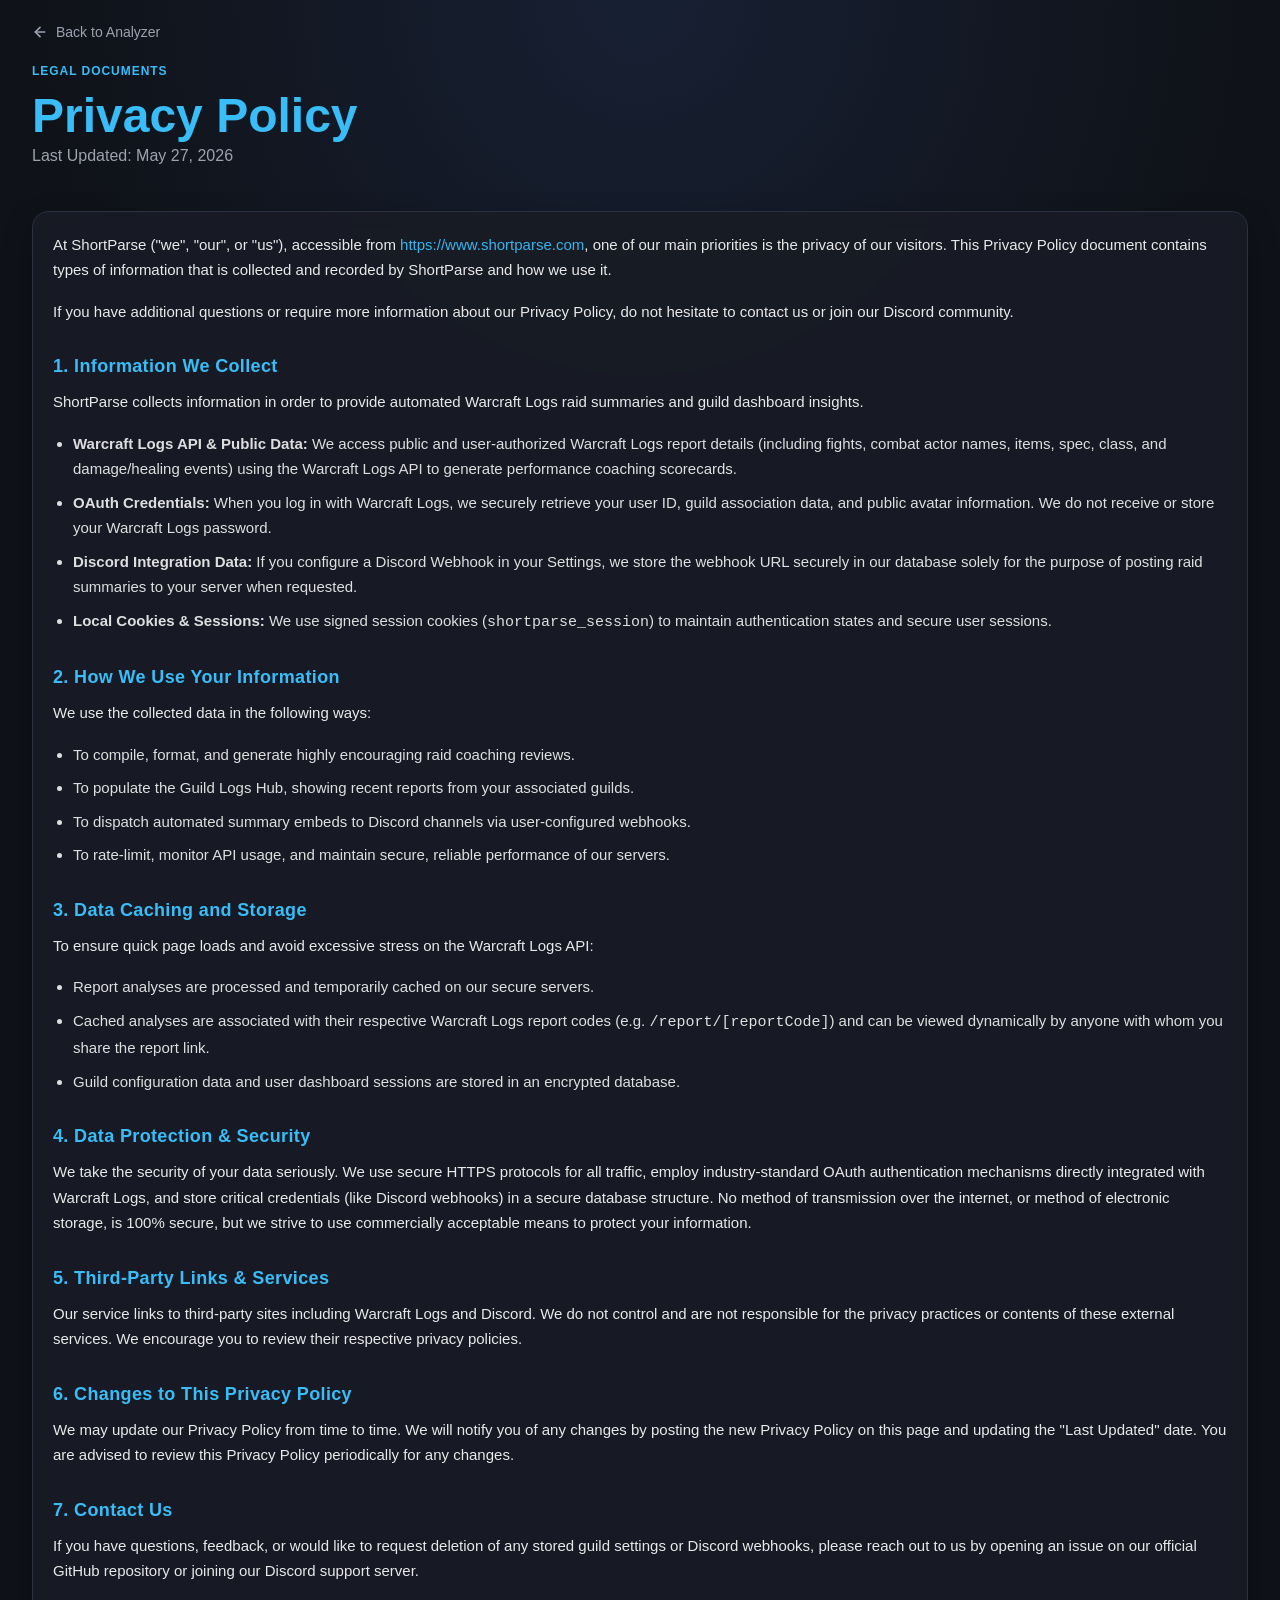
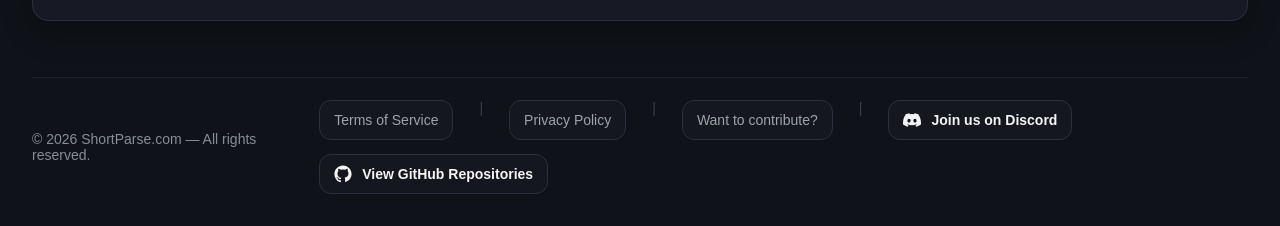
==== privacy/index.html @ add95619 "refactor(legal): move legal pages to directories to support pretty url routing" ====
<!DOCTYPE html>
<html lang="en">

<head>
  <meta charset="UTF-8" />
  <title>Privacy Policy - ShortParse</title>
  <meta name="viewport" content="width=device-width, initial-scale=1.0" />
  <meta name="theme-color" content="#0f172a" />
  <link rel="apple-touch-icon" sizes="180x180" href="/images/apple-touch-icon.png">
  <link rel="icon" type="image/png" sizes="32x32" href="/images/favicon-32x32.png">
  <link rel="icon" type="image/png" sizes="16x16" href="/images/favicon-16x16.png">
  <link rel="manifest" href="/images/site.webmanifest">
  <link rel="shortcut icon" href="/images/favicon.ico">
  <link rel="stylesheet" href="/css/styles.css" />
  <style>
    .legal-content h3 {
      color: var(--blue);
      margin-top: 32px;
      margin-bottom: 12px;
      font-size: 18px;
      font-weight: 600;
      letter-spacing: 0.02em;
    }
    .legal-content p {
      color: var(--text);
      line-height: 1.7;
      margin-bottom: 16px;
      font-size: 15px;
      opacity: 0.95;
    }
    .legal-content ul {
      margin-bottom: 20px;
      padding-left: 20px;
    }
    .legal-content li {
      color: var(--text);
      line-height: 1.7;
      margin-bottom: 8px;
      font-size: 15px;
      opacity: 0.9;
    }
    .back-home {
      display: inline-flex;
      align-items: center;
      gap: 8px;
      color: var(--muted);
      text-decoration: none;
      font-weight: 500;
      transition: color 0.2s ease;
      margin-bottom: 24px;
      font-size: 14px;
    }
    .back-home:hover {
      color: var(--blue);
    }
    .back-home svg {
      transition: transform 0.2s ease;
    }
    .back-home:hover svg {
      transform: translateX(-4px);
    }
  </style>
</head>

<body>
  <main class="container">
    <a href="/" class="back-home">
      <svg style="width: 16px; height: 16px; transform: rotate(180deg);" viewBox="0 0 24 24" fill="none" stroke="currentColor" stroke-width="2.5" stroke-linecap="round" stroke-linejoin="round">
        <line x1="5" y1="12" x2="19" y2="12"></line>
        <polyline points="12 5 19 12 12 19"></polyline>
      </svg>
      Back to Analyzer
    </a>

    <header class="hero app-header">
      <div>
        <p class="eyebrow">Legal Documents</p>
        <div class="title-row">
          <h1>Privacy Policy</h1>
        </div>
        <p class="subtitle">Last Updated: May 27, 2026</p>
      </div>
    </header>

    <section class="card">
      <div class="legal-content">
        <p>
          At ShortParse ("we", "our", or "us"), accessible from <a href="https://www.shortparse.com" style="color: var(--blue); text-decoration: none;">https://www.shortparse.com</a>, one of our main priorities is the privacy of our visitors. This Privacy Policy document contains types of information that is collected and recorded by ShortParse and how we use it.
        </p>
        <p>
          If you have additional questions or require more information about our Privacy Policy, do not hesitate to contact us or join our Discord community.
        </p>

        <h3>1. Information We Collect</h3>
        <p>
          ShortParse collects information in order to provide automated Warcraft Logs raid summaries and guild dashboard insights.
        </p>
        <ul>
          <li><strong>Warcraft Logs API & Public Data:</strong> We access public and user-authorized Warcraft Logs report details (including fights, combat actor names, items, spec, class, and damage/healing events) using the Warcraft Logs API to generate performance coaching scorecards.</li>
          <li><strong>OAuth Credentials:</strong> When you log in with Warcraft Logs, we securely retrieve your user ID, guild association data, and public avatar information. We do not receive or store your Warcraft Logs password.</li>
          <li><strong>Discord Integration Data:</strong> If you configure a Discord Webhook in your Settings, we store the webhook URL securely in our database solely for the purpose of posting raid summaries to your server when requested.</li>
          <li><strong>Local Cookies & Sessions:</strong> We use signed session cookies (<code>shortparse_session</code>) to maintain authentication states and secure user sessions.</li>
        </ul>

        <h3>2. How We Use Your Information</h3>
        <p>
          We use the collected data in the following ways:
        </p>
        <ul>
          <li>To compile, format, and generate highly encouraging raid coaching reviews.</li>
          <li>To populate the Guild Logs Hub, showing recent reports from your associated guilds.</li>
          <li>To dispatch automated summary embeds to Discord channels via user-configured webhooks.</li>
          <li>To rate-limit, monitor API usage, and maintain secure, reliable performance of our servers.</li>
        </ul>

        <h3>3. Data Caching and Storage</h3>
        <p>
          To ensure quick page loads and avoid excessive stress on the Warcraft Logs API:
        </p>
        <ul>
          <li>Report analyses are processed and temporarily cached on our secure servers.</li>
          <li>Cached analyses are associated with their respective Warcraft Logs report codes (e.g. <code>/report/[reportCode]</code>) and can be viewed dynamically by anyone with whom you share the report link.</li>
          <li>Guild configuration data and user dashboard sessions are stored in an encrypted database.</li>
        </ul>

        <h3>4. Data Protection & Security</h3>
        <p>
          We take the security of your data seriously. We use secure HTTPS protocols for all traffic, employ industry-standard OAuth authentication mechanisms directly integrated with Warcraft Logs, and store critical credentials (like Discord webhooks) in a secure database structure. No method of transmission over the internet, or method of electronic storage, is 100% secure, but we strive to use commercially acceptable means to protect your information.
        </p>

        <h3>5. Third-Party Links & Services</h3>
        <p>
          Our service links to third-party sites including Warcraft Logs and Discord. We do not control and are not responsible for the privacy practices or contents of these external services. We encourage you to review their respective privacy policies.
        </p>

        <h3>6. Changes to This Privacy Policy</h3>
        <p>
          We may update our Privacy Policy from time to time. We will notify you of any changes by posting the new Privacy Policy on this page and updating the "Last Updated" date. You are advised to review this Privacy Policy periodically for any changes.
        </p>

        <h3>7. Contact Us</h3>
        <p>
          If you have questions, feedback, or would like to request deletion of any stored guild settings or Discord webhooks, please reach out to us by opening an issue on our official GitHub repository or joining our Discord support server.
        </p>
      </div>
    </section>
  </main>

  <footer class="site-footer">
    <div class="footer-left"> © 2026 ShortParse.com — All rights reserved. </div>
    <div class="footer-links">
      <a class="footer-link" href="/terms" style="margin-right: 12px; font-weight: 500; color: var(--muted); transition: color 0.2s ease;">Terms of Service</a>
      <span style="opacity: 0.3; margin-right: 12px; color: var(--muted);">|</span>
      <a class="footer-link" href="/privacy" style="margin-right: 12px; font-weight: 500; color: var(--muted); transition: color 0.2s ease;">Privacy Policy</a>
      <span style="opacity: 0.3; margin-right: 12px; color: var(--muted);">|</span>
      <a class="footer-link builder-link" href="/builder" style="margin-right: 12px; font-weight: 500; color: var(--muted); transition: color 0.2s ease;">Want to contribute?</a>
      <span style="opacity: 0.3; margin-right: 12px; color: var(--muted);">|</span>
      <a class="footer-link discord" href="https://discord.gg/G4nzqZsNDh" target="_blank" rel="noopener noreferrer">
        <span class="footer-icon">
          <svg viewBox="0 0 127.14 96.36" fill="currentColor" aria-hidden="true">
            <path
              d="M107.7,8.07A105.15,105.15,0,0,0,81.47,0a72.06,72.06,0,0,0-3.36,6.83A97.68,97.68,0,0,0,49,6.83,72.37,72.37,0,0,0,45.64,0,105.89,105.89,0,0,0,19.39,8.09C2.79,32.65-1.71,56.6.54,80.21h0A105.73,105.73,0,0,0,32.71,96.36a77.7,77.7,0,0,0,6.89-11.2,68.42,68.42,0,0,1-10.84-5.18c.91-.66,1.8-1.34,2.66-2a75.57,75.57,0,0,0,64.32,0c.87.71,1.76,1.39,2.66,2a68.68,68.68,0,0,1-10.86,5.19,77,77,0,0,0,6.89,11.19A105.25,105.25,0,0,0,126.6,80.22h0C129.24,52.84,122.09,29.11,107.7,8.07ZM42.45,65.69C36.18,65.69,31,59.93,31,52.84S36.06,40,42.45,40s11.58,5.81,11.47,12.87S48.84,65.69,42.45,65.69Zm42.24,0c-6.27,0-11.47-5.76-11.47-12.85S78.3,40,84.69,40s11.58,5.81,11.47,12.87S91.08,65.69,84.69,65.69Z" />
          </svg>
        </span>
        <span>Join us on Discord</span>
      </a>
      <a class="footer-link github" href="https://github.com/orgs/ShortParse/repositories" target="_blank"
        rel="noopener noreferrer">
        <span class="footer-icon">
          <svg viewBox="0 0 24 24" fill="currentColor" aria-hidden="true">
            <path
              d="M12 .5C5.65.5.5 5.65.5 12a11.5 11.5 0 0 0 7.86 10.92c.58.1.79-.25.79-.56v-2.17c-3.2.69-3.88-1.54-3.88-1.54a3.05 3.05 0 0 0-1.28-1.68c-1.04-.71.08-.69.08-.69a2.41 2.41 0 0 1 1.76 1.18 2.45 2.45 0 0 0 3.35.95 2.44 2.44 0 0 1 .73-1.53c-2.55-.29-5.23-1.28-5.23-5.71A4.47 4.47 0 0 1 5.87 8a4.15 4.15 0 0 1 .11-2.94s.96-.31 3.14 1.2a10.86 10.86 0 0 1 5.72 0c2.18-1.51 3.14-1.2 3.14-1.2a4.15 4.15 0 0 1 .11 2.94 4.47 4.47 0 0 1 1.18 3.11c0 4.44-2.69 5.41-5.25 5.69a2.73 2.73 0 0 1 .78 2.11v3.13c0 .31.21.67.8.56A11.5 11.5 0 0 0 23.5 12C23.5 5.65 18.35.5 12 .5Z" />
          </svg>
        </span>
        <span>View GitHub Repositories</span>
      </a>
    </div>
  </footer>
</body>

</html>
---- css/styles.css ----
:root {
	--bg: #0f1218;
	--bg-top: #172033;

	--panel: rgba(24, 28, 37, 0.96);
	--panel-2: #10141d;

	--border: #2a3040;

	--text: #f4f4f5;
	--muted: #9ca3af;

	--blue: #38bdf8;
	--blue-hover: #67d0fa;

	--yellow: #facc15;
	--orange: #fb923c;
	--green: #4ade80;
	--red: #fb7185;

	--shadow:
		0 12px 30px rgba(0, 0, 0, 0.25);

	--radius: 16px;
}

.app-header {
	display: flex;
	justify-content: space-between;
	align-items: flex-start;
	gap: 24px;
}

.header-actions {
	display: flex;
	gap: 12px;
	align-items: center;
	margin-top: 0;
}

.header-actions button {
	padding: 9px 15px;
	font-size: 12.5px;
	border-radius: 8px;
}

.tab-bar {
	display: flex;
	flex-wrap: wrap;
	gap: 10px;
	margin-bottom: 20px;
	border-bottom: 1px solid var(--border);
	padding-bottom: 14px;
}

.tab-button {
	background: #111722;
	color: var(--muted);
	border: 1px solid var(--border);
	padding: 10px 14px;
}

.tab-button:hover {
	color: var(--text);
	border-color: var(--blue);
	background: #162235;
}

.tab-button.active {
	background: var(--blue);
	color: #081018;
	border-color: var(--blue);
}

.tab-panel-title {
	margin-bottom: 6px;
}

.tab-panel-description {
	color: var(--muted);
	margin-bottom: 18px;
}

@media (max-width: 900px) {
	.app-header {
		flex-direction: column;
	}

	.header-actions {
		margin-top: 0;
		width: 100%;
		flex-direction: column;
	}

	.header-actions button {
		width: 100%;
	}
}

/* =========================
   BETA TAG
========================= */
.beta-badge {
	display: inline-flex;
	align-items: center;

	padding: 4px 10px;

	border: 1px solid rgba(56, 189, 248, 0.35);

	border-radius: 999px;

	background: rgba(56, 189, 248, 0.08);

	color: var(--blue);

	font-size: 12px;
	font-weight: 800;
	letter-spacing: 0.08em;

	text-transform: uppercase;

	vertical-align: middle;
}

.title-row {
	display: flex;
	align-items: center;
	gap: 14px;
	flex-wrap: wrap;
}

.title-row h1 {
	margin-bottom: 0;
}

/* =========================
   Base
========================= */

* {
	box-sizing: border-box;
}

html {
	scroll-behavior: smooth;
}

body {
	margin: 0;

	min-height: 100vh;

	background:
		radial-gradient(
			circle at top,
			var(--bg-top) 0%,
			var(--bg) 55%
		);

	background-color: var(--bg);

	background-attachment: fixed;

	color: var(--text);

	font-family:
		Inter,
		Arial,
		sans-serif;

	padding: 40px;
}

.container {
	width: 100%;
	max-width: 1400px;
	margin: auto;
}

/* =========================
   Typography
========================= */

h1,
h2,
h3,
h4,
p {
	margin-top: 0;
}

h1 {
	font-size: 48px;
	margin-bottom: 8px;
	color: var(--blue);
}

h2 {
	font-size: 24px;
	margin-bottom: 6px;
}

.subtitle {
	color: var(--muted);
	max-width: 800px;
	line-height: 1.6;
}

.eyebrow {
	color: var(--blue);
	text-transform: uppercase;
	letter-spacing: 0.08em;
	font-size: 12px;
	font-weight: 700;
	margin-bottom: 10px;
}

.section-description {
	color: var(--muted);
	margin-bottom: 0;
	line-height: 1.5;
}

.status {
	color: var(--yellow);
	font-weight: bold;
	font-size: 15px;
}

/* =========================
   Hero
========================= */

.hero {
	margin-bottom: 26px;
}

/* =========================
   Cards
========================= */

.card {
	background: var(--panel);

	border: 1px solid var(--border);

	border-radius: var(--radius);

	padding: 24px;

	margin-bottom: 20px;

	box-shadow: var(--shadow);

	backdrop-filter: blur(8px);
}

.section-header {
	display: flex;
	justify-content: space-between;
	align-items: flex-start;
	gap: 16px;

	margin-bottom: 18px;
}

/* =========================
   Inputs
========================= */

.input-row {
	display: flex;
	gap: 14px;
}

input {
	width: 100%;

	padding: 15px;

	border-radius: 12px;

	border: 1px solid #3b4255;

	background: #0b0f17;

	color: white;

	font-size: 16px;

	outline: none;

	transition:
		border-color 0.15s ease,
		box-shadow 0.15s ease;
}

input:focus {
	border-color: var(--blue);

	box-shadow:
		0 0 0 3px rgba(56, 189, 248, 0.15);
}

button {
	border: 0;

	border-radius: 12px;

	background: var(--blue);

	color: #081018;

	padding: 14px 22px;

	font-weight: 700;

	cursor: pointer;

	transition:
		transform 0.12s ease,
		background 0.12s ease;
}

button:hover {
	background: var(--blue-hover);
	transform: translateY(-1px);
}

button:disabled {
	opacity: 0.55;
	cursor: not-allowed;
	transform: none;
}

/* =========================
   Boss Tiles
========================= */

.encounter-nav-wrapper {
	display: flex;
	align-items: center;
	gap: 12px;
}

.encounter-nav {
	display: flex;
	align-items: center;
	gap: 12px;

	flex: 1;

	overflow-x: auto;
	overflow-y: hidden;

	scrollbar-width: none;

	white-space: nowrap;
}

.encounter-nav::-webkit-scrollbar {
	display: none;
}

.encounter-nav-button {
	flex: 0 0 auto;

	min-width: 184px;
	height: 58px;

	padding: 8px 18px;

	display: flex;
	flex-direction: column;
	align-items: center;
	justify-content: center;
	gap: 3px;

	background: var(--panel-2);

	border: 1px solid var(--border);

	border-radius: 12px;

	color: var(--text);

	white-space: nowrap;

	transition:
		border-color 0.12s ease,
		background 0.12s ease,
		box-shadow 0.12s ease,
		transform 0.12s ease;
}

.encounter-nav-button:hover {
	border-color: var(--blue);
	box-shadow: 0 0 12px rgba(56, 189, 248, 0.15);
	transform: translateY(-1px);
}

.encounter-nav-button.active {
	border-color: var(--blue);
	background: #162235;
	box-shadow: 0 0 14px rgba(56, 189, 248, 0.18);
}

.encounter-nav-name {
	font-size: 15px;
	font-weight: 800;
	line-height: 1.1;
}

.encounter-nav-button.active .encounter-nav-name {
	color: var(--blue);
}

.encounter-nav-meta {
	display: flex;
	align-items: center;
	gap: 5px;

	font-size: 10px;
	font-weight: 800;
	line-height: 1;

	text-transform: none;
}

.encounter-meta-divider {
	color: var(--muted);
	opacity: 0.65;
}

.encounter-difficulty {
	color: var(--muted);
}

.encounter-result.kill {
	color: var(--green);
}

.encounter-result.wipe {
	color: var(--red);
}

.encounter-scroll-button {
	flex: 0 0 auto;

	width: 48px;
	height: 48px;

	padding: 0;

	display: flex;
	align-items: center;
	justify-content: center;

	font-size: 20px;
	font-weight: 700;
}

.encounter-scroll-hint {
	margin-top: 12px;

	text-align: center;

	color: var(--muted);

	font-size: 13px;
}

/* =========================
   Summary Grid
========================= */

.stat-grid {
	display: grid;

	grid-template-columns:
		repeat(auto-fit, minmax(170px, 1fr));

	gap: 10px;
}

.stat {
	background: var(--panel-2);

	border: 1px solid var(--border);

	border-radius: 12px;

	padding: 10px 12px;
}

.stat-label {
	color: var(--muted);

	font-size: 11px;

	text-transform: uppercase;

	letter-spacing: 0.05em;

	margin-bottom: 4px;
}

.stat-value {
	font-size: 15px;
	font-weight: 700;
	line-height: 1.3;
	word-break: break-word;
}

/* =========================
   Tables
========================= */

.table-wrapper {
	overflow-x: auto;
}

table {
	width: 100%;
	border-collapse: collapse;
}

th,
td {
	padding: 12px 14px;
	text-align: left;
	border-bottom: 1px solid var(--border);
}

th {
	color: var(--muted);

	background: #111722;

	font-size: 12px;

	text-transform: uppercase;

	letter-spacing: 0.04em;
}

tbody tr:hover td {
	background: #151b27;
}

/* =========================
   Pills / Grades
========================= */

.pill {
	display: inline-flex;
	align-items: center;

	padding: 5px 10px;

	border-radius: 999px;

	font-size: 12px;
	font-weight: 700;

	background: #222838;

	border: 1px solid var(--border);
}

.grade-A {
	color: var(--green);
}

.grade-B {
	color: #bef264;
}

.grade-C {
	color: var(--yellow);
}

.grade-D {
	color: var(--orange);
}

.grade-F {
	color: var(--red);
}

/* =========================
   Severity
========================= */

.severity-Critical {
	color: var(--red);
	font-weight: 700;
}

.severity-Major {
	color: var(--orange);
	font-weight: 700;
}

.severity-Warning {
	color: var(--yellow);
	font-weight: 700;
}

/* =========================
   Player Names
========================= */

.player-name {
	font-weight: 700;
}

/* =========================
   Benchmark Comparisons
========================= */

.compare-link {
	color: var(--blue);

	font-weight: 700;

	text-decoration: none;

	transition:
		color 0.12s ease,
		opacity 0.12s ease;
}

.compare-link:hover {
	color: var(--blue-hover);

	text-decoration: underline;
}

.benchmark-value {
	font-weight: 700;

	font-size: 15px;
}

.benchmark-muted {
	color: var(--muted);

	font-size: 13px;

	margin-top: 4px;
}

.benchmark-block {
	display: flex;
	flex-direction: column;
	gap: 4px;
}

.benchmark-block a {
	width: fit-content;
}

#benchmarksTable td {
	vertical-align: top;
}

.benchmark-grade {
	gap: 2px;
}

.benchmark-asterisk {
	color: var(--blue);
	font-weight: 900;
	margin-left: 2px;
}

.benchmark-disclaimer {
	color: var(--muted);
	font-size: 13px;
	line-height: 1.5;
	margin-top: 14px;
	margin-bottom: 0;
}

/* =========================
   Raw Debug
========================= */

pre {
	margin: 0;

	white-space: pre-wrap;

	overflow-x: auto;

	background: #0b0e13;

	border-radius: 12px;

	padding: 16px;

	line-height: 1.5;
}

/* =========================
   Utility
========================= */

.hidden {
	display: none !important;
}

/* =========================
   Responsive
========================= */

@media (max-width: 900px) {
	body {
		padding: 20px;
	}

	.input-row {
		flex-direction: column;
	}

	button {
		width: 100%;
	}

	h1 {
		font-size: 38px;
	}
}

@media (max-width: 600px) {
	.card {
		padding: 18px;
	}

	.stat-grid {
		grid-template-columns: 1fr;
	}
}

/* =========================
   Mechanics Expandable Rows
========================= */

.mechanic-name-button {
	background: none;
	border: none;
	color: var(--text);
	font: inherit;
	font-weight: 700;
	padding: 0;
	cursor: pointer;
	text-align: left;
	width: 100%;
}

.mechanic-name-button:hover {
	color: var(--blue);
	transform: none;
	background: none;
}

.mechanic-expanded-row td {
	background: #101722;
	padding: 0;
	border-bottom: 1px solid var(--border);
}

.mechanic-expanded-content {
	padding: 18px;
}

.mechanic-expanded-title {
	font-size: 14px;
	font-weight: 700;
	margin-bottom: 12px;
	color: var(--blue);
}

.mechanic-player-table {
	width: 100%;
	border-collapse: collapse;
}

.mechanic-player-table th,
.mechanic-player-table td {
	padding: 8px 10px;
	border-bottom: 1px solid #1f2937;
}

.mechanic-player-table th {
	font-size: 11px;
	color: var(--muted);
	text-transform: uppercase;
	letter-spacing: 0.05em;
	background: #0f172a;
}

/* =========================
   Analysis Console
========================= */

.analysis-status-row {
	display: flex;
	justify-content: space-between;
	align-items: center;
	gap: 16px;
	margin-bottom: 14px;
}

.analysis-status-label {
	color: var(--muted);
	font-size: 12px;
	text-transform: uppercase;
	letter-spacing: 0.05em;
	margin-bottom: 4px;
}

.analysis-current-step {
	display: flex;
	align-items: center;
	gap: 10px;
	flex-wrap: wrap;
}

.analysis-fight-badge {
	display: inline-flex;
	align-items: center;

	padding: 4px 10px;

	border-radius: 999px;

	font-size: 12px;
	font-weight: 700;

	background: rgba(56, 189, 248, 0.12);

	color: var(--blue);

	border: 1px solid rgba(56, 189, 248, 0.25);
}

.analysis-progress-number {
	font-size: 22px;
	font-weight: 800;
	color: var(--blue);
}

.analysis-progress-bar {
	width: 100%;
	height: 12px;
	background: #0b0f17;
	border: 1px solid var(--border);
	border-radius: 999px;
	overflow: hidden;
	margin-bottom: 16px;
}

.analysis-progress-fill {
	height: 100%;
	background: linear-gradient(
		90deg,
		var(--blue),
		var(--green)
	);
	border-radius: 999px;
	transition: width 0.25s ease;
}

.analysis-console {
	height: 280px;
	overflow-y: auto;
	background: #070b12;
	border: 1px solid var(--border);
	border-radius: 14px;
	padding: 14px;
	font-family:
		Consolas,
		Monaco,
		"Courier New",
		monospace;
	font-size: 13px;
	line-height: 1.5;
}

.analysis-log-line {
	animation: logFadeIn 0.18s ease;
	display: flex;
	gap: 10px;
	padding: 3px 0;
	color: var(--text);
}

.analysis-log-time {
	color: var(--muted);
	flex: 0 0 auto;
}

.analysis-log-message {
	color: var(--text);
}

.analysis-log-success .analysis-log-message {
	color: var(--green);
}

.analysis-log-error .analysis-log-message {
	color: var(--red);
}

.analysis-log-warning .analysis-log-message {
	color: var(--yellow);
}

@keyframes logFadeIn {
	from {
		opacity: 0;
		transform: translateY(4px);
	}

	to {
		opacity: 1;
		transform: translateY(0);
	}
}

/* =========================
   Raid Coach
========================= */

.raid-coach-layout {
	display: flex;
	flex-direction: column;
	gap: 18px;
}

.raid-coach-card {
	background: var(--panel-2);

	border: 1px solid var(--border);

	border-radius: 14px;

	padding: 20px;
}

.raid-coach-overall {
	border-color: rgba(56, 189, 248, 0.25);

	background:
		linear-gradient(
			180deg,
			rgba(56, 189, 248, 0.06),
			rgba(16, 20, 29, 1)
		);
}

.raid-coach-title {
	font-size: 18px;
	font-weight: 800;
	margin-bottom: 14px;
	color: var(--blue);
}

.raid-coach-overall-text {
	line-height: 1.7;
	color: var(--text);
	font-size: 15px;
}

.raid-coach-list {
	margin: 0;
	padding-left: 20px;

	display: flex;
	flex-direction: column;
	gap: 10px;
}

.raid-coach-item {
	line-height: 1.6;
}

.raid-coach-priority {
	color: #fda4af;
}

.raid-coach-success {
	color: #86efac;
}

.raid-coach-warning {
	color: #fde68a;
}

.raid-coach-focus {
	color: #7dd3fc;
}

/* =========================
   Footer
========================= */

body {
	display: flex;
	flex-direction: column;
}

.container {
	flex: 1;
}

.site-footer {
	width: 100%;

	display: flex;
	justify-content: space-between;
	align-items: center;
	gap: 20px;

	margin-top: 40px;
	padding-top: 22px;
	padding-bottom: 10px;

	border-top: 1px solid rgba(255, 255, 255, 0.06);

	color: var(--muted);

	font-size: 14px;
}

.footer-left {
	opacity: 0.85;
}

.footer-links {
	display: flex;
	flex-wrap: wrap;
	gap: 14px;
}

.footer-link {
	display: inline-flex;
	align-items: center;
	gap: 10px;

	padding: 10px 14px;

	border-radius: 12px;

	text-decoration: none;

	font-weight: 700;

	transition:
		transform 0.12s ease,
		border-color 0.12s ease,
		background 0.12s ease,
		color 0.12s ease;

	border: 1px solid var(--border);

	background: rgba(255, 255, 255, 0.02);

	color: var(--text);
}

.footer-link:hover {
	transform: translateY(-2px);
}

.footer-link.discord:hover {
	border-color: #5865F2;
	background: rgba(88, 101, 242, 0.12);
	color: #c7d2fe;
}

.footer-link.github:hover {
	border-color: #ffffff33;
	background: rgba(255, 255, 255, 0.08);
	color: white;
}

.footer-icon {
	display: inline-flex;
	align-items: center;
	justify-content: center;

	width: 18px;
	height: 18px;

	overflow: hidden;
}

.footer-icon svg {
	width: 18px;
	height: 18px;

	min-width: 18px;
	min-height: 18px;

	display: block;
	flex-shrink: 0;
}

@media (max-width: 900px) {
	.site-footer {
		flex-direction: column;
		align-items: flex-start;
	}

	.footer-links {
		width: 100%;
		flex-direction: column;
	}

	.footer-link {
		width: 100%;
		justify-content: center;
	}
}

/* =========================
   Offline Banner
========================= */

.offline-banner {
	background:
		linear-gradient(
			180deg,
			rgba(251, 113, 133, 0.14),
			rgba(127, 29, 29, 0.12)
		);

	border: 1px solid rgba(251, 113, 133, 0.35);

	border-radius: 16px;

	padding: 20px;

	margin-bottom: 20px;

	box-shadow:
		0 10px 30px rgba(0, 0, 0, 0.25);
}

.offline-title {
	color: #fda4af;

	font-size: 22px;
	font-weight: 800;

	margin-bottom: 8px;
}

.offline-message {
	color: #fecdd3;

	line-height: 1.6;

	font-size: 15px;
}

/* =========================
   User Authentication
   ========================= */
.auth-container {
	display: flex;
	align-items: center;
	gap: 16px;
}

.login-button {
	display: inline-flex;
	align-items: center;
	gap: 10px;
	background: rgba(56, 189, 248, 0.08);
	border: 1px solid rgba(56, 189, 248, 0.25);
	color: var(--blue);
	padding: 10px 18px;
	border-radius: 12px;
	font-weight: 700;
	font-size: 14px;
	text-decoration: none;
	transition: all 0.2s ease;
}

.login-button:hover {
	background: var(--blue);
	color: #0f1218;
	border-color: var(--blue);
	transform: translateY(-1px);
	box-shadow: 0 4px 12px rgba(56, 189, 248, 0.2);
}

.user-profile-widget {
	display: flex;
	align-items: center;
	gap: 14px;
	background: rgba(255, 255, 255, 0.03);
	border: 1px solid var(--border);
	padding: 8px 14px 8px 16px;
	border-radius: 14px;
	backdrop-filter: blur(8px);
}

.user-avatar {
	width: 32px;
	height: 32px;
	background: var(--blue);
	color: #0f1218;
	border-radius: 50%;
	display: flex;
	align-items: center;
	justify-content: center;
	font-weight: 800;
	font-size: 14px;
	text-transform: uppercase;
}

.user-meta {
	display: flex;
	flex-direction: column;
}

.user-name {
	font-size: 14px;
	font-weight: 700;
	color: var(--text);
}

.user-tier {
	font-size: 10px;
	font-weight: 800;
	color: var(--yellow);
	text-transform: uppercase;
	letter-spacing: 0.05em;
	margin-top: 1px;
}

.user-tier.free {
	color: var(--muted);
}

.logout-button {
	background: transparent;
	border: 1px solid var(--border);
	color: var(--muted);
	padding: 8px 14px;
	border-radius: 10px;
	font-size: 12px;
	font-weight: 700;
	transition: all 0.15s ease;
}

.logout-button:hover {
	border-color: var(--red);
	color: var(--red);
	background: rgba(251, 113, 133, 0.05);
	transform: none;
}

.settings-button {
	background: transparent;
	border: 1px solid var(--border);
	color: var(--muted);
	padding: 8px 14px;
	border-radius: 10px;
	font-size: 12px;
	font-weight: 700;
	transition: all 0.15s ease;
	cursor: pointer;
}

.settings-button:hover {
	border-color: var(--blue);
	color: var(--blue);
	background: rgba(56, 189, 248, 0.05);
	transform: none;
}

.discord-post-btn {
	background: #5865F2;
	color: white !important;
}

.discord-post-btn:hover {
	background: #4752C4 !important;
}

.status-msg-success {
	color: var(--green);
}

.status-msg-error {
	color: var(--red);
}

.header-right-col {
	display: flex;
	flex-direction: column;
	align-items: flex-end;
	gap: 16px;
}

/* ==========================================================================
   Guild Dashboard & Reports Grid
   ========================================================================== */
.guild-tabs {
	display: flex;
	gap: 12px;
	margin-top: 18px;
	margin-bottom: 8px;
	flex-wrap: wrap;
	border-bottom: 1px solid var(--border);
	padding-bottom: 14px;
}

.guild-tab-button {
	background: rgba(255, 255, 255, 0.02);
	border: 1px solid var(--border);
	color: var(--muted);
	padding: 10px 18px;
	border-radius: 12px;
	font-weight: 700;
	font-size: 14px;
	cursor: pointer;
	transition: all 0.25s cubic-bezier(0.4, 0, 0.2, 1);
	display: flex;
	align-items: center;
	gap: 8px;
}

.guild-tab-button:hover {
	background: rgba(255, 255, 255, 0.05);
	color: var(--text);
	transform: translateY(-1px);
}

/* Alliance Faction Tab Styles (Faction ID 1) */
.guild-tab-button.alliance.active {
	background: rgba(0, 120, 255, 0.08);
	border-color: #0078ff;
	color: #0078ff;
	box-shadow: 0 0 16px rgba(0, 120, 255, 0.15);
}

/* Horde Faction Tab Styles (Faction ID 2) */
.guild-tab-button.horde.active {
	background: rgba(255, 56, 56, 0.08);
	border-color: #ff3838;
	color: #ff3838;
	box-shadow: 0 0 16px rgba(255, 56, 56, 0.15);
}

.guild-reports-grid {
	display: grid;
	grid-template-columns: repeat(auto-fill, minmax(280px, 1fr));
	gap: 18px;
	margin-top: 20px;
}

.guild-report-card {
	background: var(--panel-2);
	border: 1px solid var(--border);
	border-radius: 16px;
	padding: 20px;
	display: flex;
	flex-direction: column;
	justify-content: space-between;
	gap: 16px;
	transition: all 0.25s cubic-bezier(0.4, 0, 0.2, 1);
	backdrop-filter: blur(8px);
	position: relative;
	overflow: hidden;
}

.guild-report-card:hover {
	transform: translateY(-4px);
	border-color: rgba(255, 255, 255, 0.15);
	box-shadow: 0 12px 30px rgba(0, 0, 0, 0.35);
}

.guild-report-card::before {
	content: '';
	position: absolute;
	top: 0;
	left: 0;
	right: 0;
	height: 3px;
	background: linear-gradient(90deg, var(--blue), var(--green));
	opacity: 0;
	transition: opacity 0.25s ease;
}

.guild-report-card:hover::before {
	opacity: 1;
}

.guild-report-info {
	display: flex;
	flex-direction: column;
	gap: 8px;
}

.guild-report-title {
	font-size: 16px;
	font-weight: 800;
	color: var(--text);
	line-height: 1.4;
	margin: 0;
}

.guild-report-meta {
	font-size: 13px;
	color: var(--muted);
	display: flex;
	flex-direction: column;
	gap: 4px;
}

.guild-report-time, .guild-report-owner {
	display: flex;
	align-items: center;
	gap: 6px;
}

.guild-report-owner span {
	font-weight: 600;
	color: var(--text);
}

.guild-analyze-btn {
	width: 100%;
	display: inline-flex;
	align-items: center;
	justify-content: center;
	gap: 8px;
	background: rgba(255, 255, 255, 0.03);
	border: 1px solid var(--border);
	color: var(--text);
	padding: 10px 16px;
	border-radius: 12px;
	font-weight: 700;
	font-size: 13px;
	cursor: pointer;
	transition: all 0.2s ease;
}

.guild-report-card:hover .guild-analyze-btn {
	background: linear-gradient(135deg, var(--blue), var(--green));
	color: #0f1218;
	border-color: transparent;
	box-shadow: 0 4px 12px rgba(56, 189, 248, 0.2);
}

.guild-analyze-btn:hover {
	transform: scale(1.02);
}

/* Skeleton Loading Styles */
.guild-skeleton-card {
	background: rgba(255, 255, 255, 0.01);
	border: 1px solid var(--border);
	border-radius: 16px;
	padding: 20px;
	height: 180px;
	display: flex;
	flex-direction: column;
	justify-content: space-between;
}

.guild-skeleton-line {
	background: linear-gradient(90deg, #161b26 25%, #232a3b 50%, #161b26 75%);
	background-size: 200% 100%;
	animation: skeletonShimmer 1.5s infinite;
	border-radius: 4px;
}

.guild-skeleton-title {
	height: 20px;
	width: 80%;
}

.guild-skeleton-meta1 {
	height: 14px;
	width: 50%;
	margin-top: 8px;
}

.guild-skeleton-meta2 {
	height: 14px;
	width: 60%;
	margin-top: 4px;
}

.guild-skeleton-button {
	height: 38px;
	width: 100%;
	border-radius: 12px;
}

@keyframes skeletonShimmer {
	0% {
		background-position: 200% 0;
	}
	100% {
		background-position: -200% 0;
	}
}

.no-guilds-msg, .no-reports-msg {
	grid-column: 1 / -1;
	text-align: center;
	padding: 40px;
	color: var(--muted);
	font-size: 15px;
	background: rgba(255, 255, 255, 0.01);
	border: 1px dashed var(--border);
	border-radius: 16px;
}

/* ==========================================================================
   Player Coach Cards & Drawer
   ========================================================================== */
.player-name-btn {
	background: none;
	border: none;
	padding: 0;
	font-family: inherit;
	font-size: inherit;
	font-weight: 700;
	cursor: pointer;
	text-decoration: underline;
	text-underline-offset: 4px;
	text-decoration-style: dotted;
	transition: all 0.2s ease;
	display: inline-block;
}

.player-name-btn:hover {
	transform: scale(1.05);
	text-shadow: 0 0 8px currentColor;
}

.coach-drawer {
	position: fixed;
	top: 0;
	left: 0;
	right: 0;
	bottom: 0;
	z-index: 1000;
	display: flex;
	justify-content: flex-end;
	transition: visibility 0.3s ease;
}

.coach-drawer-overlay {
	position: absolute;
	top: 0;
	left: 0;
	right: 0;
	bottom: 0;
	background: rgba(8, 10, 16, 0.6);
	backdrop-filter: blur(12px);
	opacity: 0;
	transition: opacity 0.3s cubic-bezier(0.4, 0, 0.2, 1);
}

.coach-drawer.active .coach-drawer-overlay {
	opacity: 1;
}

.coach-drawer-content {
	position: relative;
	width: 100%;
	max-width: 460px;
	height: 100%;
	background: #0f1218;
	border-left: 1px solid var(--border);
	box-shadow: -10px 0 40px rgba(0, 0, 0, 0.6);
	display: flex;
	flex-direction: column;
	transform: translateX(100%);
	transition: transform 0.3s cubic-bezier(0.4, 0, 0.2, 1);
	z-index: 1001;
	overflow: hidden;
}

.coach-drawer.active .coach-drawer-content {
	transform: translateX(0);
}

.coach-drawer-header {
	padding: 24px;
	border-bottom: 1px solid var(--border);
	display: flex;
	justify-content: space-between;
	align-items: center;
	background: rgba(255, 255, 255, 0.01);
}

.coach-player-name {
	font-size: 26px;
	font-weight: 800;
	margin: 0;
	line-height: 1.2;
}

.coach-player-sub {
	font-size: 13px;
	color: var(--muted);
	font-weight: 600;
	margin-top: 4px;
}

.close-drawer-btn {
	background: rgba(255, 255, 255, 0.02);
	border: 1px solid var(--border);
	color: var(--text);
	width: 38px;
	height: 38px;
	border-radius: 12px;
	font-size: 24px;
	line-height: 1;
	cursor: pointer;
	display: flex;
	align-items: center;
	justify-content: center;
	transition: all 0.2s ease;
}

.close-drawer-btn:hover {
	background: rgba(255, 255, 255, 0.08);
	border-color: var(--red);
	color: var(--red);
	transform: rotate(90deg);
}

.coach-drawer-body {
	flex: 1;
	overflow-y: auto;
	padding: 24px;
	display: flex;
	flex-direction: column;
	gap: 28px;
}

/* Grade Card Circle */
.coach-grade-card {
	background: linear-gradient(135deg, rgba(255, 255, 255, 0.02) 0%, rgba(255, 255, 255, 0.01) 100%);
	border: 1px solid var(--border);
	border-radius: 20px;
	padding: 20px;
	display: flex;
	align-items: center;
	gap: 20px;
	backdrop-filter: blur(8px);
}

.coach-grade-badge {
	padding: 8px 16px;
	min-width: 110px;
	height: 38px;
	border-radius: 8px;
	display: inline-flex;
	align-items: center;
	justify-content: center;
	font-weight: 850;
	font-size: 13.5px;
	font-family: inherit;
	text-transform: uppercase;
	letter-spacing: 0.05em;
	position: relative;
	flex-shrink: 0;
	background: rgba(15, 18, 24, 0.6);
	border: 1px solid var(--border);
	box-shadow: 0 4px 12px rgba(0, 0, 0, 0.25);
	z-index: 1;
	transition: all 0.2s ease;
}

.coach-grade-meta {
	display: flex;
	flex-direction: column;
	gap: 4px;
}

.coach-grade-title {
	font-size: 16px;
	font-weight: 800;
	color: var(--text);
}

.coach-grade-desc {
	font-size: 13px;
	color: var(--muted);
	line-height: 1.4;
}

.coach-section {
	display: flex;
	flex-direction: column;
	gap: 14px;
}

.coach-section h3 {
	font-size: 15px;
	font-weight: 800;
	text-transform: uppercase;
	letter-spacing: 0.05em;
	color: var(--muted);
	margin: 0;
	border-bottom: 1px solid var(--border);
	padding-bottom: 8px;
}

/* Action Items styling */
.coach-action-items-list {
	display: flex;
	flex-direction: column;
	gap: 12px;
}

.coach-action-item {
	background: rgba(255, 255, 255, 0.01);
	border: 1px solid var(--border);
	border-radius: 14px;
	padding: 16px;
	display: flex;
	gap: 14px;
	align-items: flex-start;
	transition: all 0.2s ease;
}

.coach-action-item:hover {
	background: rgba(255, 255, 255, 0.02);
	border-color: rgba(255, 255, 255, 0.1);
}

.coach-action-icon {
	width: 24px;
	height: 24px;
	display: flex;
	align-items: center;
	justify-content: center;
	border-radius: 6px;
	flex-shrink: 0;
}

.coach-action-item.critical .coach-action-icon {
	background: rgba(251, 113, 133, 0.1);
	color: var(--red);
}
.coach-action-item.critical {
	border-left: 3px solid var(--red);
}

.coach-action-item.major .coach-action-icon {
	background: rgba(253, 230, 138, 0.1);
	color: var(--yellow);
}
.coach-action-item.major {
	border-left: 3px solid var(--yellow);
}

.coach-action-item.warning .coach-action-icon {
	background: rgba(56, 189, 248, 0.1);
	color: var(--blue);
}
.coach-action-item.warning {
	border-left: 3px solid var(--blue);
}

.coach-action-item.success .coach-action-icon {
	background: rgba(134, 239, 172, 0.1);
	color: var(--green);
}
.coach-action-item.success {
	border-left: 3px solid var(--green);
}

.coach-action-content {
	display: flex;
	flex-direction: column;
	gap: 4px;
}

.coach-action-label {
	font-size: 13px;
	font-weight: 800;
	text-transform: uppercase;
	letter-spacing: 0.05em;
}

.coach-action-item.critical .coach-action-label { color: var(--red); }
.coach-action-item.major .coach-action-label { color: var(--yellow); }
.coach-action-item.warning .coach-action-label { color: var(--blue); }
.coach-action-item.success .coach-action-label { color: var(--green); }

.coach-action-msg {
	font-size: 14px;
	line-height: 1.5;
	color: var(--text);
}

/* Progression Card styling */
.coach-progression-card {
	background: rgba(255, 255, 255, 0.01);
	border: 1px solid var(--border);
	border-radius: 16px;
	padding: 20px;
	display: flex;
	flex-direction: column;
	gap: 16px;
}

.coach-progression-row {
	display: flex;
	justify-content: space-between;
	align-items: center;
}

.coach-progression-label {
	font-size: 13px;
	color: var(--muted);
	font-weight: 600;
}

.coach-progression-value {
	font-size: 15px;
	font-weight: 800;
	color: var(--text);
}

.coach-progression-progress-bar {
	width: 100%;
	height: 10px;
	background: #080c10;
	border: 1px solid var(--border);
	border-radius: 999px;
	overflow: hidden;
	position: relative;
}

.coach-progression-progress-fill {
	height: 100%;
	background: linear-gradient(90deg, var(--blue), var(--green));
	border-radius: 999px;
	transition: width 0.4s cubic-bezier(0.4, 0, 0.2, 1);
}

.coach-progression-milestone {
	font-size: 13px;
	line-height: 1.6;
	color: var(--muted);
	border-top: 1px solid rgba(255, 255, 255, 0.04);
	padding-top: 12px;
	margin: 0;
}

.coach-progression-milestone strong {
	color: var(--text);
}

/* Perfect play shield */
.coach-perfect-play {
	text-align: center;
	padding: 30px;
	background: rgba(134, 239, 172, 0.02);
	border: 1px dashed rgba(134, 239, 172, 0.2);
	border-radius: 16px;
	display: flex;
	flex-direction: column;
	align-items: center;
	gap: 12px;
}

.coach-perfect-icon {
	width: 48px;
	height: 48px;
	background: rgba(134, 239, 172, 0.1);
	color: var(--green);
	border-radius: 50%;
	display: flex;
	align-items: center;
	justify-content: center;
	font-size: 24px;
	box-shadow: 0 0 16px rgba(134, 239, 172, 0.15);
}

.coach-perfect-title {
	font-size: 16px;
	font-weight: 800;
	color: var(--green);
}

.coach-perfect-desc {
	font-size: 13px;
	color: var(--muted);
	line-height: 1.5;
	margin: 0;
}

/* =========================
   Interactive Charts
   ========================= */
.chart-container {
	background: var(--panel);
	border: 1px solid var(--border);
	border-radius: var(--radius);
	padding: 24px;
	margin-bottom: 24px;
	box-shadow: var(--shadow);
	backdrop-filter: blur(8px);
	position: relative;
	overflow: hidden;
}

.chart-header {
	display: flex;
	justify-content: space-between;
	align-items: center;
	margin-bottom: 16px;
}

.chart-title {
	font-size: 15px;
	font-weight: 800;
	text-transform: uppercase;
	letter-spacing: 0.05em;
	color: var(--text);
	margin: 0;
}

.chart-subtitle {
	font-size: 12px;
	color: var(--muted);
	margin-top: 4px;
}

.chart-svg-wrapper {
	width: 100%;
	height: 280px;
	position: relative;
}

.chart-svg {
	width: 100%;
	height: 100%;
	overflow: visible;
}

/* SVG Line & Axis styles */
.chart-axis-line {
	stroke: var(--border);
	stroke-width: 1.5px;
}

.chart-grid-line {
	stroke: rgba(255, 255, 255, 0.03);
	stroke-dasharray: 4 4;
	stroke-width: 1px;
}

.chart-threshold-line {
	stroke-dasharray: 6 4;
	stroke-width: 1.5px;
	transition: opacity 0.2s ease;
}

.chart-threshold-line:hover {
	stroke-width: 2.5px;
}

.chart-axis-text {
	fill: var(--muted);
	font-size: 11px;
	font-weight: 600;
	font-family: inherit;
}

.chart-bar-hover-rect {
	fill: transparent;
	cursor: pointer;
}

.chart-bar {
	transition: fill-opacity 0.25s cubic-bezier(0.4, 0, 0.2, 1), transform 0.25s cubic-bezier(0.4, 0, 0.2, 1);
	transform-origin: bottom;
	cursor: pointer;
}

.chart-bar:hover {
	fill-opacity: 1 !important;
	transform: scaleY(1.02);
}

.chart-node {
	transition: fill-opacity 0.25s cubic-bezier(0.4, 0, 0.2, 1), r 0.25s cubic-bezier(0.4, 0, 0.2, 1);
	cursor: pointer;
}

.chart-node:hover {
	fill-opacity: 1 !important;
	r: 9px !important;
}

/* Quadrant line and labels */
.chart-quadrant-divider {
	stroke: rgba(255, 255, 255, 0.06);
	stroke-width: 1.5px;
	stroke-dasharray: 2 2;
}

.chart-quadrant-label {
	font-size: 10px;
	font-weight: 800;
	text-transform: uppercase;
	letter-spacing: 0.06em;
	pointer-events: none;
	user-select: none;
}

.quadrant-tl { fill: rgba(74, 222, 128, 0.4); } /* Elite Execution (Green) */
.quadrant-tr { fill: rgba(250, 204, 黄, 0.4); } /* Glass Cannons (Yellow) - Wait, we will use plain color name yellow */
.quadrant-tr { fill: rgba(250, 204, 21, 0.4); }
.quadrant-bl { fill: rgba(156, 163, 175, 0.4); } /* Passive Survival (Gray) */
.quadrant-br { fill: rgba(251, 113, 133, 0.4); } /* High Risk (Red) */

/* Global Premium Glass Tooltip */
.chart-tooltip {
	position: absolute;
	z-index: 2000;
	pointer-events: none;
	background: rgba(10, 15, 30, 0.95);
	border: 1px solid var(--border);
	border-radius: 12px;
	padding: 10px 14px;
	box-shadow: 0 8px 32px rgba(0, 0, 0, 0.5);
	backdrop-filter: blur(12px);
	font-size: 12px;
	line-height: 1.5;
	color: var(--text);
	transition: opacity 0.15s ease, transform 0.15s ease;
	opacity: 0;
	transform: translate(-50%, -100%) scale(0.95);
	margin-top: -12px;
}

.chart-tooltip.active {
	opacity: 1;
	transform: translate(-50%, -100%) scale(1);
}

.tooltip-title {
	font-weight: 800;
	margin-bottom: 4px;
	font-size: 13px;
}

.tooltip-row {
	display: flex;
	justify-content: space-between;
	gap: 16px;
	font-size: 11px;
}

.tooltip-label {
	color: var(--muted);
	font-weight: 600;
}

.tooltip-value {
	font-weight: 700;
	color: var(--text);
}


/* =========================
   Progression Tracker
   ========================= */
.progression-summary-desc {
	margin-top: 4px;
	font-size: 13px;
	color: var(--muted);
	line-height: 1.5;
}

.progression-grid {
	display: grid;
	grid-template-columns: repeat(auto-fit, minmax(220px, 1fr));
	gap: 16px;
	margin-bottom: 24px;
}

.progression-table th {
	background: #111722;
}

.pull-row.kill {
	border-left: 3px solid var(--green);
}

.pull-row.wipe {
	border-left: 3px solid var(--red);
}

.chart-area-hp {
	fill: url(#hpGrad);
	fill-opacity: 0.12;
}

.chart-line-hp {
	stroke: var(--green);
	stroke-width: 3px;
	fill: none;
}

.chart-line-duration {
	stroke: #fb7185;
	stroke-width: 2.5px;
	stroke-dasharray: 4 4;
	fill: none;
}

.chart-node-kill {
	fill: #ffd700;
	stroke: #ffffff;
	stroke-width: 2px;
	cursor: pointer;
	transition: r 0.2s ease;
}

.chart-node-kill:hover {
	r: 9px !important;
}

.chart-node-wipe {
	fill: #fb7185;
	stroke: #ffffff;
	stroke-width: 1.5px;
	cursor: pointer;
	transition: r 0.2s ease;
}

.chart-node-wipe:hover {
	r: 8px !important;
}

.chart-axis-label {
	fill: var(--muted);
	font-size: 11px;
	font-weight: 700;
	text-transform: uppercase;
	letter-spacing: 0.05em;
}

/* ==========================================================================
   Wide-Screen Ultrawide & Desktop Productivity Layouts
   ========================================================================== */
.report-dashboard-layout {
	display: block;
}

.report-left-col {
	display: block;
}

.report-right-col {
	display: block;
}

@media (min-width: 1200px) {
	/* Increase max-width to fully leverage wide viewports */
	.container {
		max-width: 1800px !important;
	}

	body {
		padding: 24px 32px !important;
	}

	/* Two-column dashboard structure: encounters & overview on the left, active tab content on the right */
	.report-dashboard-layout {
		display: grid;
		grid-template-columns: 370px 1fr;
		gap: 20px;
		align-items: start;
		margin-top: 16px;
	}

	.report-left-col {
		display: flex;
		flex-direction: column;
		gap: 16px;
	}

	.report-right-col {
		min-width: 0; /* Prevents overflow inside flex/grid items */
	}

	/* Spacing compaction for desktop cards */
	.card {
		padding: 20px !important;
		margin-bottom: 16px !important;
	}

	/* Adjust encounters scroll bar layout inside sidebar */
	.encounter-nav-wrapper {
		gap: 8px !important;
	}

	.encounter-nav-button {
		padding: 8px 10px !important;
		min-width: 100px !important;
	}

	/* High-density 2-column stacked layout for summary stats inside the left sidebar */
	.report-left-col .stat-grid {
		grid-template-columns: repeat(2, 1fr) !important;
		gap: 8px !important;
	}

	.report-left-col .stat {
		padding: 8px 10px !important;
		min-height: 48px !important;
	}

	.report-left-col .stat-label {
		font-size: 10px !important;
		margin-bottom: 2px !important;
	}

	.report-left-col .stat-value {
		font-size: 13px !important;
	}

	/* Reduce general gaps in active tabs */
	.progression-grid {
		gap: 10px !important;
		margin-bottom: 16px !important;
	}
}

/* ==========================================================================
   Visual Death Recap Timeline
   ========================================================================== */
.death-timeline-wrapper {
	position: relative;
	padding-left: 28px;
	margin-top: 10px;
}

.death-timeline-rail {
	position: absolute;
	left: 8px;
	top: 0;
	bottom: 0;
	width: 2px;
	background: rgba(255, 255, 255, 0.08);
}

.death-timeline-events {
	display: flex;
	flex-direction: column;
	gap: 16px;
}

.death-event-card {
	position: relative;
	background: rgba(255, 255, 255, 0.02);
	border: 1px solid rgba(255, 255, 255, 0.04);
	border-radius: 10px;
	padding: 10px 14px;
	display: flex;
	flex-direction: column;
	gap: 4px;
	transition: background 0.2s ease;
}

.death-event-card:hover {
	background: rgba(255, 255, 255, 0.04);
}

.death-event-node {
	position: absolute;
	left: -27px;
	top: 14px;
	width: 14px;
	height: 14px;
	border-radius: 50%;
	background: var(--muted);
	border: 2px solid var(--bg);
	box-shadow: 0 0 8px rgba(255, 255, 255, 0.1);
	z-index: 2;
}

.death-event-card.damage {
	border-left: 3px solid var(--red);
}

.death-event-card.damage .death-event-node {
	background: var(--red);
	box-shadow: 0 0 8px rgba(239, 68, 68, 0.4);
}

.death-event-card.heal {
	border-left: 3px solid var(--green);
}

.death-event-card.heal .death-event-node {
	background: var(--green);
	box-shadow: 0 0 8px rgba(34, 197, 94, 0.4);
}

.death-event-card.defensive-apply {
	border-left: 3px solid var(--blue);
}

.death-event-card.defensive-apply .death-event-node {
	background: var(--blue);
	box-shadow: 0 0 8px rgba(56, 189, 248, 0.5);
}

.death-event-card.defensive-remove {
	border-left: 3px solid #a855f7;
	opacity: 0.8;
}

.death-event-card.defensive-remove .death-event-node {
	background: #a855f7;
	box-shadow: 0 0 8px rgba(168, 85, 247, 0.5);
}

.death-event-header {
	display: flex;
	justify-content: space-between;
	align-items: center;
	gap: 12px;
}

.death-event-time {
	font-family: monospace;
	font-size: 11px;
	color: var(--muted);
	font-weight: 700;
}

.death-event-spell {
	font-size: 13px;
	font-weight: 700;
	color: var(--text);
}

.death-event-amount {
	font-size: 13px;
	font-weight: 800;
	font-family: monospace;
}

.death-event-amount.damage-text {
	color: #f87171;
}

.death-event-amount.heal-text {
	color: #4ade80;
}

.death-event-amount.overkill-text {
	font-size: 10px;
	color: var(--red);
	text-transform: uppercase;
	letter-spacing: 0.05em;
	font-weight: 800;
	margin-left: 6px;
}

.death-event-source {
	font-size: 11px;
	color: var(--muted);
}

/* Timeline specific clickable styles */
.death-trigger-btn {
	background: rgba(239, 68, 68, 0.1) !important;
	border: 1px solid rgba(239, 68, 68, 0.3) !important;
	color: #f87171 !important;
	padding: 4px 8px !important;
	font-size: 11px !important;
	border-radius: 6px !important;
	cursor: pointer;
	transition: background 0.2s, transform 0.1s;
}

.death-trigger-btn:hover {
	background: rgba(239, 68, 68, 0.2) !important;
	transform: translateY(-1px);
}

/* Death Recap Plain English Summary Card */
.death-recap-summary-card {
	background: rgba(244, 63, 94, 0.08);
	border: 1px solid rgba(244, 63, 94, 0.25);
	border-radius: 8px;
	padding: 12px 14px;
	margin-top: 12px;
	display: flex;
	align-items: flex-start;
	gap: 10px;
	line-height: 1.5;
}

.death-recap-summary-card .warning-icon {
	font-size: 16px;
	flex-shrink: 0;
	margin-top: 1px;
}

.death-recap-summary-card .summary-text {
	font-size: 12.5px;
	color: #fda4af;
	font-weight: 500;
}

/* Scorecard Deaths Column Trigger Cell */
.death-recap-trigger-cell {
	background: rgba(244, 63, 94, 0.1) !important;
	border: 1px solid rgba(244, 63, 94, 0.22) !important;
	color: #fda4af !important;
	padding: 3px 8px !important;
	font-size: 11.5px !important;
	font-weight: 800 !important;
	border-radius: 6px !important;
	cursor: pointer;
	transition: background 0.15s, transform 0.1s, border-color 0.15s;
	display: inline-flex;
	align-items: center;
	gap: 4px;
}

.death-recap-trigger-cell:hover {
	background: rgba(244, 63, 94, 0.18) !important;
	border-color: rgba(244, 63, 94, 0.4) !important;
	transform: translateY(-1px);
}

/* Player Coach Inactivity ABC styles */
.coach-inactivity-wrapper {
	background: rgba(255, 255, 255, 0.02);
	border: 1px solid var(--border);
	border-radius: 12px;
	padding: 16px;
	margin-bottom: 20px;
}

.coach-inactivity-header {
	display: flex;
	justify-content: space-between;
	align-items: center;
	margin-bottom: 12px;
}

.coach-inactivity-title {
	font-size: 14px;
	font-weight: 700;
	color: var(--text);
}

.coach-inactivity-bar-container {
	height: 8px;
	background: rgba(255, 255, 255, 0.08);
	border-radius: 999px;
	overflow: hidden;
	margin-bottom: 14px;
}

.coach-inactivity-bar {
	height: 100%;
	border-radius: 999px;
	transition: width 0.3s ease;
}

.coach-inactivity-bar.uptime-high {
	background: var(--green);
}

.coach-inactivity-bar.uptime-medium {
	background: var(--yellow);
}

.coach-inactivity-bar.uptime-low {
	background: var(--red);
}

.inactivity-gap-list {
	display: flex;
	flex-direction: column;
	gap: 8px;
	margin: 0;
	padding: 0;
	list-style: none;
}

.inactivity-gap-item {
	font-size: 13px;
	color: var(--muted);
	display: flex;
	align-items: center;
	gap: 6px;
}

.inactivity-gap-dot {
	width: 6px;
	height: 6px;
	background: var(--orange);
	border-radius: 999px;
}

/* SVG Timeline Visualizer styles */
.timeline-visual-ruler-card {
	background: var(--panel-2);
	border: 1px solid var(--border);
	border-radius: 12px;
	padding: 20px;
	margin-bottom: 24px;
	box-shadow: var(--shadow);
}

.timeline-visual-ruler-title {
	font-size: 15px;
	font-weight: 800;
	color: var(--blue);
	margin-bottom: 6px;
}

.timeline-visual-ruler-subtitle {
	font-size: 12.5px;
	color: var(--muted);
	margin-bottom: 18px;
}

.timeline-svg-container {
	position: relative;
	width: 100%;
	height: 80px;
}

.timeline-svg {
	width: 100%;
	height: 100%;
	display: block;
}

.timeline-svg-line {
	stroke: var(--border);
	stroke-width: 3;
	stroke-linecap: round;
}

.timeline-svg-tick {
	stroke: rgba(255, 255, 255, 0.15);
	stroke-width: 1.5;
}

.timeline-svg-tick-text {
	fill: var(--muted);
	font-size: 10px;
	font-family: monospace;
	text-anchor: middle;
}

.timeline-svg-node {
	cursor: pointer;
	transition: r 0.15s ease, fill-opacity 0.15s ease, stroke-width 0.15s ease;
}

.timeline-svg-node:hover {
	r: 8 !important;
	stroke-width: 2.5;
}

.timeline-svg-node.node-death {
	fill: var(--red);
	stroke: #ffffff;
	stroke-width: 1.5;
}

.timeline-svg-node.node-cooldown {
	fill: var(--blue);
	stroke: #ffffff;
	stroke-width: 1.5;
}

.timeline-svg-node.node-mechanic {
	fill: var(--yellow);
	stroke: #ffffff;
	stroke-width: 1.5;
}

/* Cooldowns Dashboard Premium Styles */
.cooldown-filters-container {
	display: flex;
	flex-wrap: wrap;
	gap: 16px;
	margin-bottom: 24px;
	background: var(--panel-2);
	border: 1px solid var(--border);
	padding: 16px;
	border-radius: 12px;
}

.cooldown-filter-group {
	display: flex;
	flex-direction: column;
	gap: 8px;
}

.filter-group-label {
	font-size: 11.5px;
	font-weight: 700;
	text-transform: uppercase;
	color: var(--muted);
	letter-spacing: 0.5px;
}

.filter-pills {
	display: flex;
	gap: 6px;
	background: rgba(0, 0, 0, 0.2);
	padding: 4px;
	border-radius: 8px;
	border: 1px solid rgba(255, 255, 255, 0.05);
}

.cooldown-filter-pill {
	background: none;
	border: none;
	padding: 6px 12px;
	font-size: 12px;
	font-weight: 600;
	color: var(--muted);
	cursor: pointer;
	border-radius: 6px;
	transition: all 0.2s ease;
}

.cooldown-filter-pill:hover {
	color: #ffffff;
	background: rgba(255, 255, 255, 0.05);
}

.cooldown-filter-pill.active {
	color: #ffffff;
	background: var(--blue);
	box-shadow: 0 2px 8px rgba(0, 122, 255, 0.4);
}

.cooldowns-grid {
	display: grid;
	grid-template-columns: repeat(auto-fill, minmax(310px, 1fr));
	gap: 20px;
	margin-top: 16px;
}

.cooldown-player-card {
	background: var(--panel-2);
	border: 1px solid var(--border);
	border-radius: 12px;
	padding: 18px;
	box-shadow: var(--shadow);
	transition: transform 0.2s ease, border-color 0.2s ease;
}

.cooldown-player-card:hover {
	transform: translateY(-2px);
	border-color: rgba(255, 255, 255, 0.15);
}

.cooldown-player-header {
	display: flex;
	justify-content: space-between;
	align-items: center;
	border-bottom: 1px solid rgba(255, 255, 255, 0.06);
	padding-bottom: 10px;
	margin-bottom: 14px;
}

.cooldown-player-name {
	font-size: 15px;
	font-weight: 800;
	cursor: pointer;
	transition: text-decoration 0.2s ease;
}

.cooldown-player-name:hover {
	text-decoration: underline;
}

.cooldown-player-badge {
	font-size: 11px;
	background: rgba(255, 255, 255, 0.06);
	color: var(--muted);
	padding: 2px 6px;
	border-radius: 4px;
	margin-left: 6px;
	font-weight: 500;
}

.cooldown-player-role-tag {
	font-size: 11px;
	font-weight: 600;
	color: var(--muted);
	background: rgba(0, 0, 0, 0.15);
	padding: 2px 8px;
	border-radius: 12px;
	border: 1px solid rgba(255, 255, 255, 0.04);
}

.cooldown-spell-card {
	background: rgba(0, 0, 0, 0.15);
	border: 1px solid rgba(255, 255, 255, 0.03);
	border-radius: 8px;
	padding: 10px 12px;
	margin-bottom: 10px;
}

.cooldown-spell-card:last-child {
	margin-bottom: 0;
}

.cooldown-spell-row {
	display: flex;
	justify-content: space-between;
	align-items: center;
}

.cooldown-spell-left {
	display: flex;
	align-items: center;
	gap: 6px;
}

.cooldown-spell-icon {
	font-size: 13px;
}

.cooldown-spell-name {
	font-size: 12px;
	font-weight: 700;
	color: rgba(255, 255, 255, 0.9);
}

.cooldown-spell-badge {
	font-size: 9px;
	font-weight: 700;
	text-transform: uppercase;
	padding: 1px 4px;
	border-radius: 4px;
	letter-spacing: 0.3px;
}

.badge-raid { background: rgba(255, 179, 0, 0.15); color: #ffb300; }
.badge-personal { background: rgba(0, 122, 255, 0.15); color: #007aff; }
.badge-external { background: rgba(255, 45, 85, 0.15); color: #ff2d55; }
.badge-movement { background: rgba(52, 199, 89, 0.15); color: #34c759; }
.badge-utility { background: rgba(175, 82, 222, 0.15); color: #af52de; }
.badge-immune { background: rgba(90, 200, 250, 0.15); color: #5ac8fa; }
.badge-tank { background: rgba(255, 149, 0, 0.15); color: #ff9500; }

.cooldown-spell-casts {
	font-size: 11px;
	font-weight: 800;
	font-family: monospace;
	padding: 2px 6px;
	border-radius: 4px;
}

.cooldown-spell-casts.success { background: rgba(46, 204, 113, 0.15); color: #2ecc71; }
.cooldown-spell-casts.partial { background: rgba(241, 196, 15, 0.15); color: #f1c40f; }
.cooldown-spell-casts.fail { background: rgba(231, 76, 60, 0.15); color: #e74c3c; }
.cooldown-spell-casts.neutral { background: rgba(255, 255, 255, 0.05); color: var(--muted); }

.cooldown-spell-timeline {
	display: flex;
	flex-wrap: wrap;
	gap: 4px;
	margin: 8px 0 6px 0;
}

.cooldown-spell-time-badge {
	font-size: 9.5px;
	font-family: monospace;
	font-weight: 600;
	background: rgba(255, 255, 255, 0.05);
	color: rgba(255, 255, 255, 0.7);
	padding: 1px 4px;
	border-radius: 4px;
	border: 1px solid rgba(255, 255, 255, 0.02);
}

.cooldown-spell-time-badge.none {
	background: none;
	border: none;
	color: var(--muted);
	font-style: italic;
	font-family: inherit;
	font-size: 10px;
}

.cooldown-efficiency-bar-container {
	display: flex;
	align-items: center;
	gap: 8px;
	margin-top: 8px;
}

.cooldown-efficiency-bar {
	flex: 1;
	height: 4px;
	background: rgba(255, 255, 255, 0.05);
	border-radius: 2px;
	overflow: hidden;
}

.cooldown-efficiency-progress {
	height: 100%;
	border-radius: 2px;
}

.cooldown-efficiency-text {
	font-size: 10.5px;
	font-weight: 600;
	color: var(--muted);
	white-space: nowrap;
}

.cooldown-empty-state {
	text-align: center;
	padding: 40px;
	background: var(--panel-2);
	border: 1px dashed var(--border);
	border-radius: 12px;
	color: var(--muted);
	font-size: 13.5px;
}

/* ==========================================================================
   Premium Cooldowns Dashboard Styles
   ========================================================================== */

.cooldown-dashboard-header {
	display: flex;
	gap: 20px;
	margin-bottom: 24px;
}

@media (max-width: 1024px) {
	.cooldown-dashboard-header {
		flex-direction: column;
	}
}

/* Scorecard */
.cooldown-scorecard {
	display: grid;
	grid-template-columns: repeat(auto-fit, minmax(140px, 1fr));
	gap: 12px;
	flex: 3;
}

.scorecard-stat {
	background: rgba(24, 28, 37, 0.7);
	border: 1px solid var(--border);
	border-radius: 12px;
	padding: 16px;
	display: flex;
	flex-direction: column;
	justify-content: center;
	box-shadow: var(--shadow);
	backdrop-filter: blur(8px);
	transition: border-color 0.2s ease, transform 0.2s ease;
}

.scorecard-stat:hover {
	border-color: rgba(56, 189, 248, 0.25);
	transform: translateY(-1px);
}

.stat-label {
	font-size: 10px;
	font-weight: 700;
	text-transform: uppercase;
	color: var(--muted);
	letter-spacing: 0.8px;
	margin-bottom: 8px;
}

.stat-value {
	font-size: 20px;
	font-weight: 850;
	color: #ffffff;
	font-family: Inter, system-ui, sans-serif;
}

.stat-value.success-state {
	color: var(--green);
	text-shadow: 0 0 10px rgba(74, 222, 128, 0.2);
}

.stat-value.fail-state {
	color: var(--red);
	text-shadow: 0 0 10px rgba(251, 113, 133, 0.2);
}

/* Alerts Panel */
.cooldown-alerts-panel {
	flex: 2;
	background: rgba(251, 146, 60, 0.04);
	border: 1px solid rgba(251, 146, 60, 0.2);
	border-color: rgba(251, 146, 60, 0.2);
	border-radius: 12px;
	padding: 16px;
	box-shadow: var(--shadow);
	backdrop-filter: blur(8px);
	display: flex;
	flex-direction: column;
	justify-content: flex-start;
	max-height: 160px;
}

.cooldown-alerts-panel.success {
	background: rgba(74, 222, 128, 0.03);
	border-color: rgba(74, 222, 128, 0.2);
}

.alerts-panel-title {
	font-size: 13.5px;
	font-weight: 800;
	color: var(--orange);
	display: flex;
	align-items: center;
	gap: 6px;
	margin-bottom: 10px;
	border-bottom: 1px solid rgba(251, 146, 60, 0.1);
	padding-bottom: 6px;
}

.cooldown-alerts-panel.success .alerts-panel-title {
	color: var(--green);
	border-bottom-color: rgba(74, 222, 128, 0.1);
}

.alerts-list {
	display: flex;
	flex-direction: column;
	gap: 6px;
	overflow-y: auto;
	padding-right: 4px;
	flex: 1;
}

.alerts-list::-webkit-scrollbar {
	width: 4px;
}

.alerts-list::-webkit-scrollbar-thumb {
	background: rgba(255, 255, 255, 0.1);
	border-radius: 2px;
}

.cooldown-alert-item {
	font-size: 11.5px;
	display: flex;
	align-items: center;
	gap: 4px;
	color: rgba(255, 255, 255, 0.85);
}

.alert-player {
	font-weight: 700;
}

.alert-action {
	color: var(--muted);
}

.alert-spell {
	color: #ffffff;
	font-weight: 750;
}

.alert-meta {
	font-size: 10px;
	color: var(--muted);
	margin-left: 2px;
}

.alerts-panel-body {
	font-size: 12px;
	color: var(--muted);
	line-height: 1.5;
}

/* Controls and Filters Bar */
.cooldown-controls-bar {
	display: flex;
	justify-content: space-between;
	align-items: center;
	gap: 16px;
	margin-bottom: 16px;
	background: var(--panel-2);
	border: 1px solid var(--border);
	padding: 12px 16px;
	border-radius: 12px;
	box-shadow: var(--shadow);
}

@media (max-width: 768px) {
	.cooldown-controls-bar {
		flex-direction: column;
		align-items: stretch;
	}
}

.cooldown-search-wrapper {
	position: relative;
	display: flex;
	align-items: center;
	background: rgba(0, 0, 0, 0.25);
	border: 1px solid var(--border);
	border-radius: 8px;
	padding: 0 12px;
	flex: 1;
	max-width: 420px;
	transition: border-color 0.2s ease, box-shadow 0.2s ease;
}

.cooldown-search-wrapper:focus-within {
	border-color: var(--blue);
	box-shadow: 0 0 0 2px rgba(56, 189, 248, 0.15);
}

.cooldown-search-wrapper .search-icon {
	color: var(--muted);
	font-size: 13px;
	margin-right: 8px;
}

#cooldownSearchInput {
	width: 100%;
	background: none;
	border: none;
	outline: none;
	color: #ffffff;
	padding: 8px 0;
	font-size: 13px;
	font-family: inherit;
}

#cooldownSearchInput::placeholder {
	color: var(--muted);
	opacity: 0.8;
}

.cooldown-view-toggle {
	display: flex;
	background: rgba(0, 0, 0, 0.25);
	padding: 4px;
	border-radius: 8px;
	border: 1px solid rgba(255, 255, 255, 0.05);
	gap: 4px;
}

.cooldown-toggle-btn {
	background: none;
	border: none;
	padding: 6px 14px;
	font-size: 12px;
	font-weight: 600;
	color: var(--muted);
	cursor: pointer;
	border-radius: 6px;
	transition: all 0.2s ease;
	display: flex;
	align-items: center;
	gap: 4px;
}

.cooldown-toggle-btn:hover {
	color: #ffffff;
	background: rgba(255, 255, 255, 0.04);
}

.cooldown-toggle-btn.active {
	color: #081018;
	background: var(--blue);
	box-shadow: 0 2px 8px rgba(56, 189, 248, 0.35);
	font-weight: 700;
}

/* Weight/Importance Badges */
.cooldown-weight-badge {
	font-size: 8px;
	font-weight: 800;
	text-transform: uppercase;
	padding: 1px 4px;
	border-radius: 4px;
	letter-spacing: 0.5px;
	margin-left: 4px;
	display: inline-flex;
	align-items: center;
}

.badge-weight-high {
	background: rgba(251, 113, 133, 0.15);
	color: var(--red);
	border: 1px solid rgba(251, 113, 133, 0.1);
}

.badge-weight-med {
	background: rgba(250, 204, 21, 0.15);
	color: var(--yellow);
	border: 1px solid rgba(250, 204, 21, 0.1);
}

.badge-weight-low {
	background: rgba(156, 163, 175, 0.12);
	color: var(--muted);
}

/* Missed CD Highlights */
.cooldown-spell-card.missed-spell-card {
	background: rgba(251, 113, 133, 0.03);
	border-color: rgba(251, 113, 133, 0.15);
}

.cooldown-spell-time-badge.red-alert {
	background: rgba(251, 113, 133, 0.08);
	border-color: rgba(251, 113, 133, 0.15);
	color: var(--red);
	font-weight: 700;
}

/* Group by Spell Grid & Cards */
.cooldowns-spell-view-grid {
	display: grid;
	grid-template-columns: repeat(auto-fill, minmax(340px, 1fr));
	gap: 20px;
	margin-top: 16px;
}

.cooldown-spell-group-card {
	background: var(--panel-2);
	border: 1px solid var(--border);
	border-radius: 12px;
	padding: 18px;
	box-shadow: var(--shadow);
	transition: transform 0.2s ease, border-color 0.2s ease;
	display: flex;
	flex-direction: column;
	gap: 14px;
}

.cooldown-spell-group-card:hover {
	transform: translateY(-2px);
	border-color: rgba(255, 255, 255, 0.15);
}

.spell-group-header {
	display: flex;
	justify-content: space-between;
	align-items: center;
	border-bottom: 1px solid rgba(255, 255, 255, 0.06);
	padding-bottom: 10px;
}

.spell-group-title-row {
	display: flex;
	align-items: center;
	gap: 8px;
}

.spell-group-icon {
	font-size: 15px;
}

.spell-group-name {
	font-size: 14px;
	font-weight: 800;
	color: var(--blue);
}

.spell-group-badges {
	display: flex;
	gap: 4px;
	align-items: center;
}

.spell-group-players-list {
	display: flex;
	flex-direction: column;
	gap: 8px;
}

.spell-player-row {
	display: flex;
	justify-content: space-between;
	align-items: center;
	padding: 8px 12px;
	background: rgba(0, 0, 0, 0.15);
	border-radius: 8px;
	border: 1px solid rgba(255, 255, 255, 0.02);
	gap: 12px;
}

.spell-player-row.player-missed-cd {
	background: rgba(251, 113, 133, 0.04);
	border-color: rgba(251, 113, 133, 0.12);
}

.spell-player-info {
	display: flex;
	flex-direction: column;
	min-width: 80px;
}

.spell-player-name {
	font-size: 12.5px;
	font-weight: 750;
	cursor: pointer;
	transition: text-decoration 0.2s ease;
}

.spell-player-name:hover {
	text-decoration: underline;
}

.spell-player-spec {
	font-size: 10px;
	color: var(--muted);
}

.spell-player-stats {
	display: flex;
	align-items: center;
	gap: 8px;
}

.spell-player-efficiency-mini {
	width: 32px;
	height: 3px;
	background: rgba(255, 255, 255, 0.06);
	border-radius: 2px;
	overflow: hidden;
}

.efficiency-mini-bar {
	height: 100%;
	border-radius: 2px;
}

.spell-player-timeline {
	display: flex;
	flex-wrap: wrap;
	gap: 3px;
	justify-content: flex-end;
	flex: 1;
}

/* ==========================================
   Visual Encounter Config Builder Styles
   ========================================== */
.builder-link:hover {
	color: var(--blue) !important;
	text-shadow: 0 0 8px rgba(56, 189, 248, 0.4);
}

.builder-header {
	display: flex;
	justify-content: space-between;
	align-items: center;
	margin-bottom: 24px;
	border-bottom: 1px solid var(--border);
	padding-bottom: 18px;
}

.builder-selectors-bar {
	display: grid;
	grid-template-columns: repeat(auto-fit, minmax(200px, 1fr));
	gap: 20px;
	background: rgba(16, 20, 29, 0.5);
	border: 1px solid var(--border);
	padding: 18px 24px;
	border-radius: 12px;
	margin-bottom: 24px;
}

.builder-selectors-bar .selector-group {
	display: flex;
	flex-direction: column;
	gap: 8px;
}

.builder-selectors-bar label {
	font-size: 12px;
	font-weight: 650;
	text-transform: uppercase;
	color: var(--muted);
	letter-spacing: 0.05em;
}

.builder-selectors-bar select {
	background: #111520;
	color: var(--text);
	border: 1px solid var(--border);
	border-radius: 8px;
	padding: 12px;
	font-size: 14px;
	font-weight: 500;
	outline: none;
	transition: border-color 0.2s, box-shadow 0.2s;
	cursor: pointer;
}

.builder-selectors-bar select:focus:not(:disabled) {
	border-color: var(--blue);
	box-shadow: 0 0 0 3px rgba(56, 189, 248, 0.15);
}

.builder-selectors-bar select:disabled {
	opacity: 0.5;
	cursor: not-allowed;
}

.builder-grid {
	display: grid;
	grid-template-columns: 1.1fr 0.9fr;
	gap: 28px;
	align-items: start;
}

@media (max-width: 1024px) {
	.builder-grid {
		grid-template-columns: 1fr;
	}
}

.builder-form-pane, .builder-preview-pane {
	background: rgba(16, 20, 29, 0.3);
	border: 1px solid var(--border);
	border-radius: 16px;
	padding: 24px;
}

.pane-title {
	font-size: 16px;
	font-weight: 700;
	margin-top: 0;
	margin-bottom: 20px;
	color: var(--text);
	border-bottom: 1px solid rgba(255, 255, 255, 0.04);
	padding-bottom: 10px;
}

.form-group {
	display: flex;
	flex-direction: column;
	gap: 8px;
	margin-bottom: 18px;
}

.form-group label {
	font-size: 13px;
	font-weight: 600;
	color: var(--text);
}

.form-group input[type="text"],
.form-group input[type="number"],
.form-group select,
.form-group textarea {
	background: #111520;
	color: var(--text);
	border: 1px solid var(--border);
	border-radius: 8px;
	padding: 12px;
	font-size: 14px;
	font-family: inherit;
	outline: none;
	transition: border-color 0.2s, box-shadow 0.2s;
}

.form-group input[type="text"]:focus,
.form-group input[type="number"]:focus,
.form-group select:focus,
.form-group textarea:focus {
	border-color: var(--blue);
	box-shadow: 0 0 0 3px rgba(56, 189, 248, 0.15);
}

.form-row.split {
	display: grid;
	grid-template-columns: 1fr 1fr;
	gap: 18px;
}

@media (max-width: 600px) {
	.form-row.split {
		grid-template-columns: 1fr;
		gap: 0;
	}
}

.input-hint {
	font-size: 11px;
	color: var(--muted);
	margin-top: -4px;
}

/* Switch styling */
.checkbox-group {
	justify-content: center;
	margin-bottom: 22px;
}

.toggle-switch {
	position: relative;
	display: inline-flex;
	align-items: center;
	gap: 12px;
	cursor: pointer;
	user-select: none;
}

.toggle-switch input {
	position: absolute;
	opacity: 0;
	width: 0;
	height: 0;
}

.toggle-switch .slider {
	position: relative;
	display: inline-block;
	width: 44px;
	height: 22px;
	background-color: #1e293b;
	border: 1px solid var(--border);
	border-radius: 34px;
	transition: 0.3s;
}

.toggle-switch .slider:before {
	position: absolute;
	content: "";
	height: 14px;
	width: 14px;
	left: 3px;
	bottom: 3px;
	background-color: var(--muted);
	border-radius: 50%;
	transition: 0.3s;
}

.toggle-switch input:checked + .slider {
	background-color: rgba(56, 189, 248, 0.2);
	border-color: var(--blue);
}

.toggle-switch input:checked + .slider:before {
	transform: translateX(22px);
	background-color: var(--blue);
}

.toggle-switch .label-text {
	font-size: 13px;
	font-weight: 600;
	color: var(--text);
}

/* Code Preview */
.code-container {
	position: relative;
	background: #090c11;
	border: 1px solid var(--border);
	border-radius: 12px;
	overflow: hidden;
	margin-bottom: 12px;
	box-shadow: inset 0 2px 10px rgba(0, 0, 0, 0.4);
}

.code-badge {
	display: block;
	background: rgba(255, 255, 255, 0.03);
	border-bottom: 1px solid rgba(255, 255, 255, 0.05);
	padding: 8px 16px;
	font-family: monospace;
	font-size: 10px;
	font-weight: bold;
	color: var(--muted);
	letter-spacing: 0.05em;
}

.code-container pre {
	margin: 0;
	padding: 16px;
	overflow-x: auto;
}

.code-container code {
	font-family: Consolas, Monaco, "Andale Mono", "Ubuntu Mono", monospace;
	font-size: 13px;
	line-height: 1.5;
	color: #e2e8f0;
	white-space: pre;
}

#copyDiscordButton.copied {
	background-color: var(--green) !important;
	color: #05180c !important;
}

/* =============================================================================
   Redesigned Benchmarking and Contextual Coaching UX
   ============================================================================= */

/* Roster Nav Pills Grid */
.roster-nav-bar {
	display: flex;
	gap: 8px;
	overflow-x: auto;
	padding: 4px 4px 12px 4px;
	margin-bottom: 24px;
	scrollbar-width: thin;
	scrollbar-color: var(--border) transparent;
}

.roster-nav-bar::-webkit-scrollbar {
	height: 6px;
}

.roster-nav-bar::-webkit-scrollbar-thumb {
	background: var(--border);
	border-radius: 99px;
}

.roster-nav-pill {
	flex: 0 0 auto;
	display: inline-flex;
	align-items: center;
	gap: 8px;
	padding: 8px 16px;
	background: rgba(20, 26, 38, 0.6);
	border: 1px solid var(--border);
	border-radius: 99px;
	color: var(--muted);
	font-size: 13.5px;
	font-weight: 600;
	cursor: pointer;
	transition: all 0.2s cubic-bezier(0.4, 0, 0.2, 1);
}

.roster-nav-pill:hover {
	border-color: var(--blue-hover);
	background: rgba(22, 34, 53, 0.8);
	color: var(--text);
	transform: translateY(-1px);
}

.roster-nav-pill.active {
	background: rgba(56, 189, 248, 0.1);
	border-color: var(--blue);
	color: #ffffff;
	box-shadow: 0 0 12px rgba(56, 189, 248, 0.2);
}

.roster-nav-pill .pill-spec-icon {
	font-size: 11px;
	opacity: 0.6;
	background: rgba(255, 255, 255, 0.05);
	padding: 2px 6px;
	border-radius: 99px;
}

/* Roster Search Wrapper */
.roster-search-bar {
	display: flex;
	align-items: center;
	gap: 12px;
	margin-bottom: 20px;
	flex-wrap: wrap;
}

.roster-search-bar input {
	max-width: 320px;
	padding: 10px 14px;
	font-size: 14px;
	border-radius: 99px;
}

/* Executive Cards Layout */
.benchmark-executive-grid {
	display: grid;
	grid-template-columns: repeat(auto-fit, minmax(320px, 1fr));
	gap: 20px;
	margin-bottom: 24px;
}

.coach-score-card {
	position: relative;
	background: linear-gradient(135deg, rgba(20, 26, 38, 0.9) 0%, rgba(13, 16, 24, 0.95) 100%);
	border: 1px solid var(--border);
	border-radius: var(--radius);
	padding: 24px;
	box-shadow: var(--shadow);
	backdrop-filter: blur(12px);
	overflow: hidden;
	display: flex;
	flex-direction: column;
	justify-content: space-between;
}

.coach-score-card::before {
	content: '';
	position: absolute;
	top: 0;
	left: 0;
	right: 0;
	height: 3px;
	background: linear-gradient(90deg, transparent, var(--border), transparent);
}

.coach-score-card.performance::before {
	background: linear-gradient(90deg, transparent, rgba(56, 189, 248, 0.5), transparent);
}

.coach-score-card.optimization::before {
	background: linear-gradient(90deg, transparent, rgba(74, 222, 128, 0.5), transparent);
}

.card-title-row {
	display: flex;
	justify-content: space-between;
	align-items: center;
	margin-bottom: 12px;
}

.card-title-row h3 {
	font-size: 13px;
	text-transform: uppercase;
	letter-spacing: 0.08em;
	color: var(--muted);
	margin: 0;
}

.card-title-row .card-tag {
	font-size: 11px;
	font-weight: 700;
	padding: 4px 8px;
	border-radius: 6px;
	background: rgba(255, 255, 255, 0.05);
	color: var(--muted);
}

.executive-metric-wrapper {
	margin: 16px 0;
}

.executive-main-metric {
	font-size: 40px;
	font-weight: 850;
	line-height: 1.1;
	letter-spacing: -0.02em;
	margin-bottom: 4px;
}

.coach-score-card.performance .executive-main-metric {
	color: #ffffff;
	text-shadow: 0 0 20px rgba(255, 255, 255, 0.1);
}

.coach-score-card.optimization .executive-main-metric {
	color: var(--green);
	text-shadow: 0 0 20px rgba(74, 222, 128, 0.15);
}

.executive-sub-metric {
	font-size: 14px;
	color: var(--muted);
	font-weight: 500;
}

.executive-sub-metric strong {
	color: var(--text);
}

.executive-messaging {
	font-size: 12.5px;
	line-height: 1.5;
	color: var(--muted);
	border-top: 1px solid rgba(255, 255, 255, 0.04);
	padding-top: 12px;
	margin-top: 4px;
}

.filter-pills-list {
	display: flex;
	flex-wrap: wrap;
	gap: 6px;
	margin-top: 10px;
}

.filter-pill-item {
	font-size: 10.5px;
	font-weight: 600;
	padding: 2px 8px;
	border-radius: 4px;
	background: rgba(56, 189, 248, 0.06);
	border: 1px solid rgba(56, 189, 248, 0.12);
	color: var(--blue);
}

/* Comparison Toggle Toggles */
.comparison-toggle-container {
	margin-bottom: 24px;
}

.comparison-toggle-bar {
	display: inline-flex;
	background: #090d14;
	border: 1px solid var(--border);
	border-radius: 12px;
	padding: 4px;
	gap: 4px;
}

.comparison-toggle-btn {
	background: transparent;
	border: none;
	color: var(--muted);
	padding: 8px 18px;
	font-size: 13px;
	font-weight: 700;
	border-radius: 8px;
	cursor: pointer;
	transition: all 0.15s ease;
	display: flex;
	align-items: center;
	gap: 6px;
}

.comparison-toggle-btn:hover {
	color: var(--text);
	background: rgba(255, 255, 255, 0.02);
	transform: none;
}

.comparison-toggle-btn.active {
	background: var(--border);
	color: #ffffff;
}

.comparison-toggle-btn.active.elite {
	background: rgba(250, 204, 21, 0.12);
	border: 1px solid rgba(250, 204, 21, 0.25);
	color: var(--yellow);
}

.comparison-toggle-btn.active.high {
	background: rgba(56, 189, 248, 0.12);
	border: 1px solid rgba(56, 189, 248, 0.25);
	color: var(--blue);
}

.comparison-toggle-btn.active.median {
	background: rgba(74, 222, 128, 0.12);
	border: 1px solid rgba(74, 222, 128, 0.25);
	color: var(--green);
}

.comparison-desc-text {
	font-size: 13px;
	color: var(--muted);
	margin-top: 8px;
	margin-bottom: 0;
	font-style: italic;
}

/* Actionable Deltas Section */
.benchmarks-deltas-container {
	margin-bottom: 28px;
}

.coaching-section-title {
	font-size: 18px;
	font-weight: 750;
	color: #ffffff;
	margin-bottom: 12px;
	display: flex;
	align-items: center;
	gap: 8px;
}

.delta-comparison-table th {
	background: #0d121c;
	font-weight: 700;
}

.delta-comparison-table td {
	vertical-align: middle;
}

.delta-item-name {
	font-weight: 700;
	color: #ffffff;
}

.delta-item-sub {
	font-size: 11.5px;
	color: var(--muted);
	margin-top: 2px;
}

.delta-comparison-table .numeric-val {
	font-weight: 700;
	font-family: monospace;
	font-size: 14px;
}

/* Delta Badges (+/- difference) */
.delta-badge {
	display: inline-flex;
	align-items: center;
	justify-content: center;
	padding: 4px 10px;
	font-size: 12.5px;
	font-weight: 750;
	font-family: monospace;
	border-radius: 6px;
	text-align: center;
	min-width: 68px;
}

.delta-badge.positive {
	background: rgba(74, 222, 128, 0.1);
	border: 1px solid rgba(74, 222, 128, 0.2);
	color: var(--green);
}

.delta-badge.negative {
	background: rgba(251, 113, 133, 0.1);
	border: 1px solid rgba(251, 113, 133, 0.2);
	color: var(--red);
}

.delta-badge.neutral {
	background: rgba(255, 255, 255, 0.04);
	border: 1px solid rgba(255, 255, 255, 0.08);
	color: var(--muted);
}

/* Coaching Bullet Recommendations Card */
.coaching-recommendations-wrapper {
	background: rgba(20, 26, 38, 0.4);
	border: 1px solid var(--border);
	border-radius: 14px;
	padding: 20px;
	margin-top: 20px;
}

.recommendations-box-title {
	font-size: 14px;
	font-weight: 750;
	color: var(--blue);
	text-transform: uppercase;
	letter-spacing: 0.05em;
	margin-bottom: 12px;
	display: flex;
	align-items: center;
	gap: 6px;
}

.recommendations-list {
	margin: 0;
	padding-left: 20px;
	display: flex;
	flex-direction: column;
	gap: 10px;
}

.recommendations-list li {
	font-size: 13px;
	line-height: 1.5;
	color: var(--text);
}

.recommendations-list li strong {
	color: #ffffff;
}

.recommendations-list li.rec-warning strong {
	color: var(--yellow);
}

.recommendations-list li.rec-critical strong {
	color: var(--red);
}

.recommendations-list li.rec-positive strong {
	color: var(--green);
}

/* RSI Badges & Ledger Stylings */
.rsi-badge {
	display: inline-flex;
	align-items: center;
	gap: 6px;
	padding: 6px 14px;
	border-radius: 99px;
	font-size: 12.5px;
	font-weight: 750;
	letter-spacing: 0.03em;
	text-transform: uppercase;
	border: 1px solid transparent;
	box-shadow: 0 4px 12px rgba(0, 0, 0, 0.15);
	backdrop-filter: blur(4px);
}

.rsi-badge.progression {
	background: rgba(251, 113, 133, 0.1);
	border-color: rgba(251, 113, 133, 0.3);
	color: var(--red);
}

.rsi-badge.farm {
	background: rgba(56, 189, 248, 0.1);
	border-color: rgba(56, 189, 248, 0.3);
	color: var(--blue);
}

/* Open Score Ledger */
.coach-ledger-card {
	background: rgba(13, 16, 24, 0.5);
	border: 1px solid var(--border);
	border-radius: 12px;
	padding: 16px;
	margin-top: 14px;
	font-family: inherit;
}

.coach-ledger-title {
	font-size: 12px;
	font-weight: 750;
	text-transform: uppercase;
	color: var(--muted);
	letter-spacing: 0.05em;
	margin-bottom: 12px;
	border-bottom: 1px solid rgba(255, 255, 255, 0.05);
	padding-bottom: 8px;
}

.coach-ledger-list {
	display: flex;
	flex-direction: column;
	gap: 8px;
	margin-bottom: 12px;
}

.coach-ledger-item {
	display: flex;
	justify-content: space-between;
	align-items: center;
	font-size: 13px;
	color: var(--text);
}

.coach-ledger-item-label {
	display: flex;
	align-items: center;
	gap: 6px;
}

.coach-ledger-item-label .item-icon {
	opacity: 0.7;
}

.coach-ledger-item-math {
	font-size: 11.5px;
	color: var(--muted);
	font-family: monospace;
	margin-left: 6px;
}

.coach-ledger-item-value {
	font-family: monospace;
	font-weight: 700;
}

.coach-ledger-item-value.penalty {
	color: var(--orange);
}

.coach-ledger-item-value.critical {
	color: var(--red);
}

.coach-ledger-item-value.none {
	color: var(--muted);
	opacity: 0.5;
}

.coach-ledger-total-row {
	display: flex;
	justify-content: space-between;
	align-items: center;
	border-top: 2px dashed var(--border);
	padding-top: 10px;
	margin-top: 4px;
	font-weight: 800;
}

.coach-ledger-total-label {
	font-size: 13px;
	color: #ffffff;
}

.coach-ledger-total-value {
	font-size: 16px;
	font-family: monospace;
	color: var(--yellow);
	text-shadow: 0 0 10px rgba(250, 204, 21, 0.2);
}

/* Collapsible Toggle, Tooltips & Synergy Callout Box Styles */
.ledger-toggle-btn {
	display: block;
	width: 100%;
	background: rgba(255, 255, 255, 0.04);
	border: 1px solid var(--border);
	color: var(--muted);
	padding: 8px 12px;
	border-radius: 8px;
	font-size: 12px;
	font-weight: 750;
	cursor: pointer;
	text-align: center;
	margin-top: 10px;
	text-transform: uppercase;
	letter-spacing: 0.03em;
	transition: all 0.2s ease;
}

.ledger-toggle-btn:hover {
	background: rgba(255, 255, 255, 0.08);
	color: #ffffff;
	border-color: rgba(255, 255, 255, 0.15);
}

.coaching-tooltip-icon {
	display: inline-flex;
	align-items: center;
	justify-content: center;
	width: 14px;
	height: 14px;
	background: rgba(56, 189, 248, 0.1);
	border: 1px solid rgba(56, 189, 248, 0.2);
	border-radius: 50%;
	font-size: 9px;
	color: var(--blue);
	cursor: pointer;
	font-weight: bold;
	margin-left: 5px;
	vertical-align: middle;
	transition: all 0.2s ease;
}

.coaching-tooltip-icon:hover {
	background: rgba(56, 189, 248, 0.25);
	border-color: var(--blue);
}

.coaching-tooltip-box {
	background: rgba(13, 16, 24, 0.96);
	border: 1px solid var(--blue);
	color: var(--text);
	padding: 10px 14px;
	border-radius: 8px;
	font-size: 11.5px;
	line-height: 1.5;
	margin-top: 8px;
	margin-bottom: 12px;
	box-shadow: 0 8px 32px rgba(0, 0, 0, 0.45);
	backdrop-filter: blur(8px);
}

.coaching-tooltip-box strong {
	color: #ffffff;
}

/* Custom styling for co-healer carry panel */
.cohealer-synergy-panel {
	font-size: 11.5px;
	margin-top: 12px;
	color: #38bdf8;
	background: rgba(56, 189, 248, 0.05);
	border: 1px solid rgba(56, 189, 248, 0.15);
	padding: 10px 14px;
	border-radius: 8px;
	line-height: 1.4;
	box-shadow: 0 4px 12px rgba(0, 0, 0, 0.1);
}

/* Glassmorphic Glossary Panel */
.glossary-banner {
	transition: border-color 0.2s ease, box-shadow 0.2s ease, background-color 0.2s ease;
	backdrop-filter: blur(8px);
}
.glossary-banner:hover {
	border-color: rgba(56, 189, 248, 0.35) !important;
	box-shadow: 0 0 16px rgba(56, 189, 248, 0.1);
	background: rgba(30, 41, 59, 0.5) !important;
}

/* Premium Trophy Awards Shelf */
.trophy-card {
	backdrop-filter: blur(10px);
	transition: transform 0.25s cubic-bezier(0.175, 0.885, 0.32, 1.275), box-shadow 0.25s ease, border-color 0.25s ease;
	box-shadow: 0 4px 12px rgba(0, 0, 0, 0.15);
}
.trophy-card:hover {
	transform: translateY(-4px) scale(1.03);
	box-shadow: 0 12px 24px rgba(0, 0, 0, 0.35);
}
.trophy-card:nth-child(1):hover {
	border-color: rgba(56, 189, 248, 0.4) !important;
	box-shadow: 0 8px 24px rgba(56, 189, 248, 0.15);
}
.trophy-card:nth-child(2):hover {
	border-color: rgba(34, 197, 94, 0.4) !important;
	box-shadow: 0 8px 24px rgba(34, 197, 94, 0.15);
}
.trophy-card:nth-child(3):hover {
	border-color: rgba(234, 179, 8, 0.4) !important;
	box-shadow: 0 8px 24px rgba(234, 179, 8, 0.15);
}
.trophy-card:nth-child(4):hover {
	border-color: rgba(239, 68, 68, 0.4) !important;
	box-shadow: 0 8px 24px rgba(239, 68, 68, 0.15);
}

/* Consolidated Tactical Columns */
.coaching-column-card {
	backdrop-filter: blur(6px);
	box-shadow: 0 4px 16px rgba(0, 0, 0, 0.1);
	transition: border-color 0.2s ease, box-shadow 0.2s ease;
}
.coaching-column-card:hover {
	border-color: rgba(255, 255, 255, 0.12) !important;
	box-shadow: 0 8px 24px rgba(0, 0, 0, 0.2);
}

/* ==========================================
   Zero-Downtime Defensive Calibrator Styles
   ========================================== */
.calibrator-chart-card {
	background: var(--panel-2);
	border: 1px solid var(--border);
	border-radius: 16px;
	padding: 24px;
	margin-bottom: 28px;
	box-shadow: var(--shadow);
	backdrop-filter: blur(12px);
	position: relative;
	overflow: hidden;
}

.calibrator-chart-title {
	font-size: 15px;
	font-weight: 800;
	text-transform: uppercase;
	letter-spacing: 0.05em;
	color: var(--text);
	margin-bottom: 16px;
}

.calibrator-svg-container {
	width: 100%;
	height: auto;
	position: relative;
}

.calibrator-svg {
	width: 100%;
	height: 100%;
	overflow: visible;
}

.calibrator-svg-cd-rect {
	fill: rgba(56, 189, 248, 0.025);
	stroke: rgba(56, 189, 248, 0.06);
	stroke-width: 1;
}

.calibrator-svg-cd-text {
	font-size: 9px;
	fill: rgba(56, 189, 248, 0.45);
	font-weight: 800;
	text-transform: uppercase;
	letter-spacing: 0.03em;
}

.calibrator-svg-spike-circle {
	stroke-width: 2px;
	transition: r 0.25s cubic-bezier(0.175, 0.885, 0.32, 1.275), fill-opacity 0.2s ease;
}

.calibrator-svg-spike-circle.covered {
	fill: #0c1c14;
	stroke: var(--green);
	fill-opacity: 0.85;
}

.calibrator-svg-spike-circle.unmitigated {
	fill: #221014;
	stroke: var(--red);
	fill-opacity: 0.85;
}

.calibrator-svg-spike-group:hover .calibrator-svg-spike-circle {
	r: 15px;
	fill-opacity: 1;
}

.calibrator-svg-tick-text {
	fill: var(--muted);
	font-size: 10.5px;
	font-weight: 700;
	font-family: monospace;
}

.calibrator-grid {
	display: grid;
	grid-template-columns: repeat(auto-fit, minmax(380px, 1fr));
	gap: 24px;
	margin-bottom: 28px;
}

.calibrator-column {
	background: var(--panel-2);
	border: 1px solid var(--border);
	border-radius: 16px;
	padding: 22px;
	display: flex;
	flex-direction: column;
	gap: 12px;
	box-shadow: var(--shadow);
	backdrop-filter: blur(8px);
}

.calibrator-column.warning-col {
	border-top: 4px solid var(--red);
}

.calibrator-column.success-col {
	border-top: 4px solid var(--green);
}

.column-title {
	font-size: 15px;
	font-weight: 800;
	margin: 0;
	color: var(--text);
}

.column-desc {
	font-size: 12.5px;
	color: var(--muted);
	line-height: 1.5;
	margin: 0 0 4px 0;
}

.calibrator-cards-list {
	display: flex;
	flex-direction: column;
	gap: 14px;
}

.calibrator-spike-card {
	background: rgba(255, 255, 255, 0.01);
	border: 1px solid var(--border);
	border-radius: 14px;
	padding: 16px;
	display: flex;
	gap: 16px;
	align-items: flex-start;
	transition: transform 0.2s ease, border-color 0.2s ease;
	position: relative;
	overflow: hidden;
}

.calibrator-spike-card:hover {
	transform: translateY(-2px);
	border-color: rgba(255, 255, 255, 0.1);
}

.calibrator-spike-card.covered {
	border-left: 3px solid var(--green);
	background: rgba(34, 197, 94, 0.01);
}

.calibrator-spike-card.unmitigated {
	border-left: 3px solid var(--red);
	background: rgba(239, 68, 68, 0.01);
}

.calibrator-spike-card .card-icon {
	width: 28px;
	height: 28px;
	display: flex;
	align-items: center;
	justify-content: center;
	border-radius: 8px;
	font-size: 14px;
	flex-shrink: 0;
}

.calibrator-spike-card.covered .card-icon {
	background: rgba(34, 197, 94, 0.08);
	color: var(--green);
}

.calibrator-spike-card.unmitigated .card-icon {
	background: rgba(239, 68, 68, 0.08);
	color: var(--red);
}

.calibrator-spike-card .card-body {
	flex: 1;
	display: flex;
	flex-direction: column;
	gap: 4px;
}

.calibrator-spike-card .card-meta {
	font-size: 11px;
	font-weight: 800;
	letter-spacing: 0.05em;
	text-transform: uppercase;
}

.calibrator-spike-card.covered .card-meta { color: var(--green); }
.calibrator-spike-card.unmitigated .card-meta { color: var(--red); }

.calibrator-spike-card .card-title {
	font-size: 14.5px;
	font-weight: 800;
	color: var(--text);
}

.calibrator-spike-card .card-desc {
	font-size: 12.5px;
	color: var(--muted);
	line-height: 1.5;
}

.calibrator-spike-card .card-amount {
	font-size: 11px;
	font-family: monospace;
	font-weight: 750;
	color: var(--muted);
	margin-top: 4px;
}

.calibrator-empty-card {
	text-align: center;
	padding: 24px;
	background: rgba(255, 255, 255, 0.005);
	border: 1px dashed var(--border);
	border-radius: 12px;
	color: var(--muted);
	font-size: 13px;
	font-style: italic;
}

.calibrator-perfect-mitigation {
	text-align: center;
	padding: 36px 24px;
	background: rgba(34, 197, 94, 0.02);
	border: 1px dashed rgba(34, 197, 94, 0.2);
	border-radius: 14px;
	display: flex;
	flex-direction: column;
	align-items: center;
	gap: 12px;
}

.calibrator-perfect-mitigation .perfect-icon {
	font-size: 32px;
	filter: drop-shadow(0 0 8px rgba(234, 179, 8, 0.3));
}

.calibrator-perfect-mitigation .perfect-title {
	font-size: 15px;
	font-weight: 800;
	color: var(--green);
	text-transform: uppercase;
	letter-spacing: 0.05em;
}

.calibrator-perfect-mitigation .perfect-desc {
	font-size: 12.5px;
	color: var(--muted);
	line-height: 1.6;
	margin: 0;
	max-width: 340px;
}
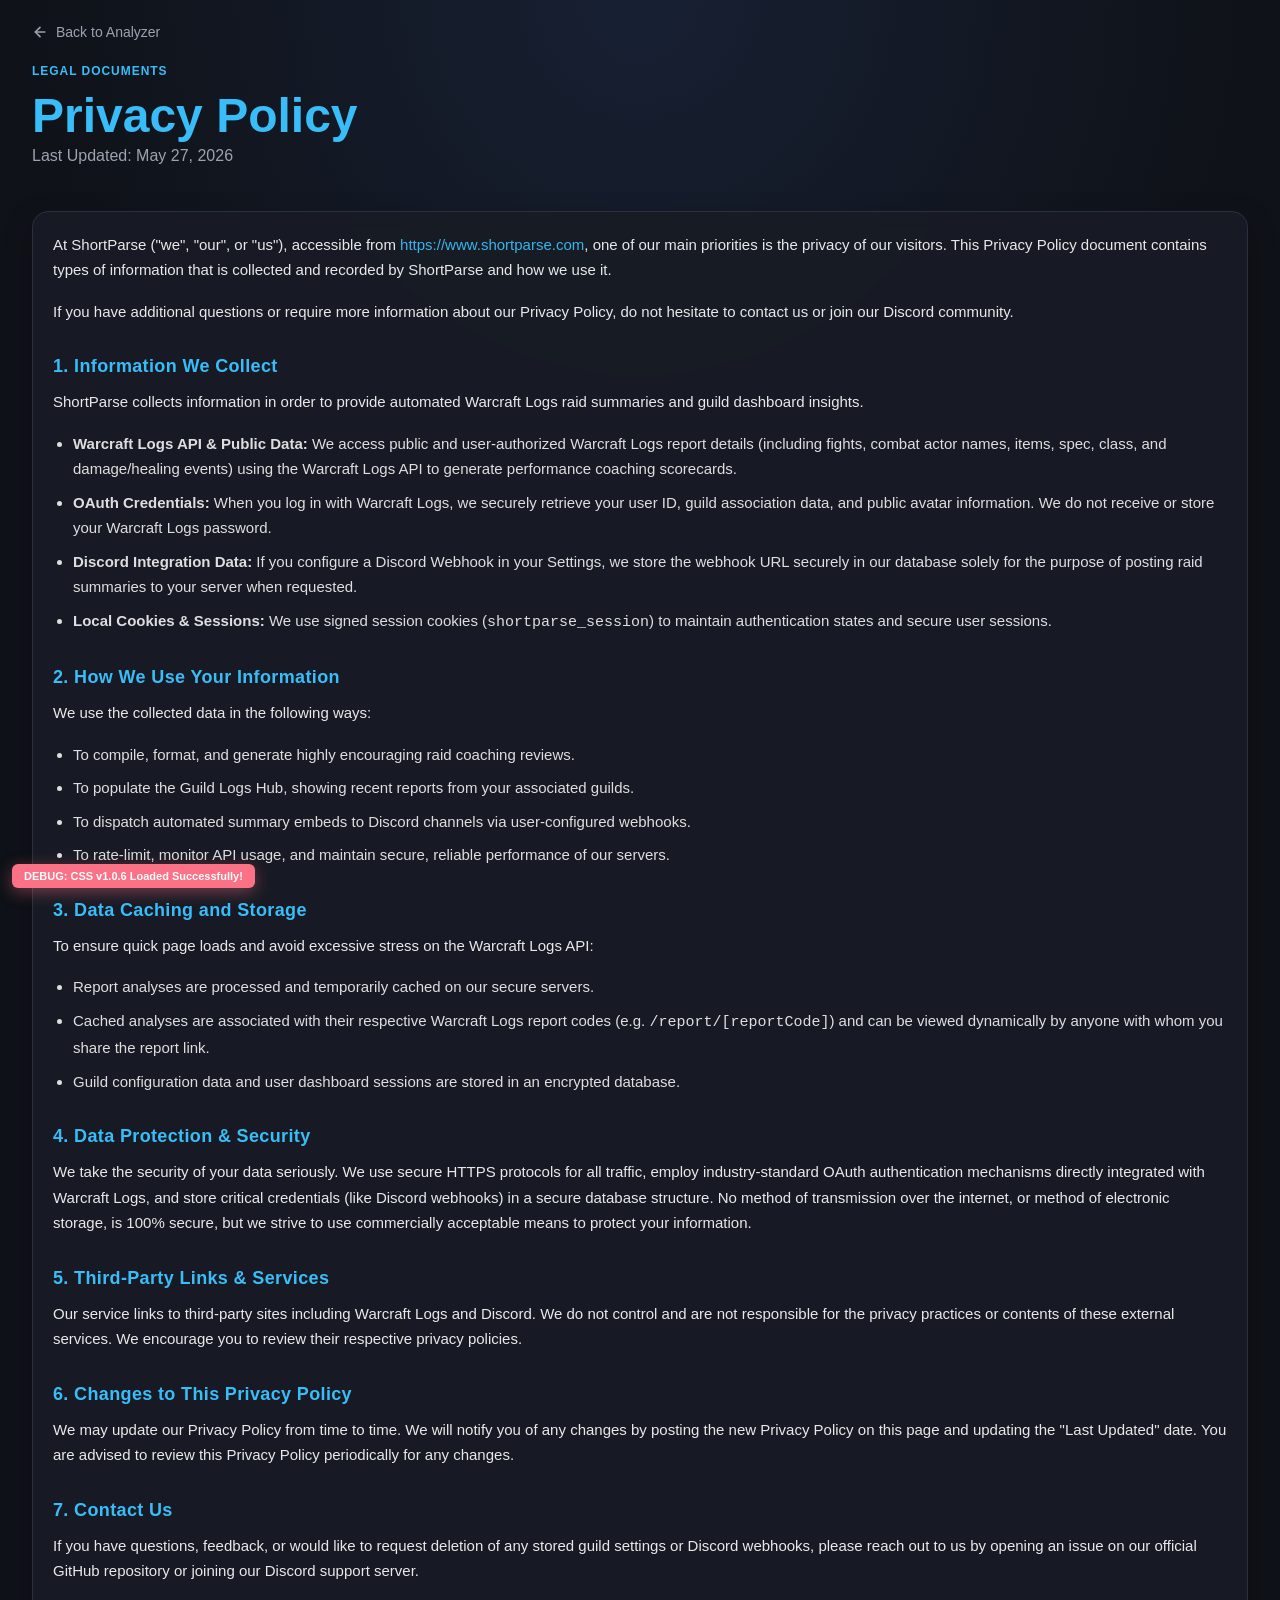
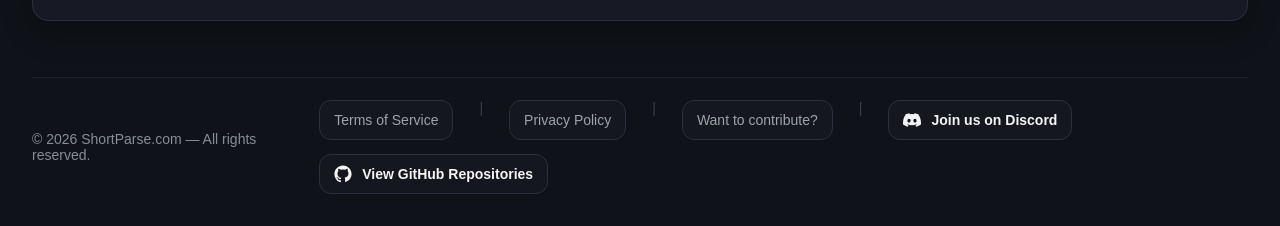
==== commit e90cf29c: "fix(cache): bump cache buster to ?v=1.0.6" ====
--- a/privacy/index.html
+++ b/privacy/index.html
@@ -11,7 +11,7 @@
   <link rel="icon" type="image/png" sizes="16x16" href="/images/favicon-16x16.png">
   <link rel="manifest" href="/images/site.webmanifest">
   <link rel="shortcut icon" href="/images/favicon.ico">
-  <link rel="stylesheet" href="/css/styles.css" />
+  <link rel="stylesheet" href="/css/styles.css?v=1.0.6" />
   <style>
     .legal-content h3 {
       color: var(--blue);
--- a/css/styles.css
+++ b/css/styles.css
@@ -17,12 +17,71 @@
 	--orange: #fb923c;
 	--green: #4ade80;
 	--red: #fb7185;
+	--primary: #4f46e5;
 
 	--shadow:
 		0 12px 30px rgba(0, 0, 0, 0.25);
 
 	--radius: 16px;
 }
+
+/* DEBUG BADGE: Confirm CSS is pulled and loaded */
+body::before {
+	content: "DEBUG: CSS v1.0.6 Loaded Successfully!";
+	position: fixed;
+	bottom: 12px;
+	left: 12px;
+	background: #fb7185;
+	color: #fff;
+	padding: 6px 12px;
+	font-size: 11px;
+	font-weight: 700;
+	z-index: 999999;
+	border-radius: 6px;
+	box-shadow: 0 4px 16px rgba(251, 113, 133, 0.4);
+	pointer-events: none;
+}
+
+/* Custom Scrollbars */
+@supports not selector(::-webkit-scrollbar) {
+	* {
+		scrollbar-width: thin;
+		scrollbar-color: rgba(255, 255, 255, 0.08) rgba(0, 0, 0, 0.15);
+	}
+}
+
+::-webkit-scrollbar {
+	width: 10px;
+	height: 10px;
+}
+
+::-webkit-scrollbar-button {
+	display: none;
+	width: 0;
+	height: 0;
+}
+
+::-webkit-scrollbar-track {
+	background: rgba(0, 0, 0, 0.1);
+	border: 2.5px solid transparent;
+	background-clip: padding-box;
+	border-radius: 5px;
+}
+
+::-webkit-scrollbar-thumb {
+	background: rgba(255, 255, 255, 0.08);
+	border: 2.5px solid transparent;
+	background-clip: padding-box;
+	border-radius: 5px;
+	transition: background 0.2s ease;
+}
+
+::-webkit-scrollbar-thumb:hover {
+	background: rgba(255, 255, 255, 0.18);
+	border: 2.5px solid transparent;
+	background-clip: padding-box;
+}
+
 
 .app-header {
 	display: flex;
@@ -64,6 +123,13 @@
 	color: var(--text);
 	border-color: var(--blue);
 	background: #162235;
+}
+
+.tab-coach-button:hover {
+	background: rgba(99, 102, 241, 0.25) !important;
+	border-color: rgba(99, 102, 241, 0.6) !important;
+	color: white !important;
+	box-shadow: 0 0 12px rgba(99, 102, 241, 0.2);
 }
 
 .tab-button.active {
@@ -517,8 +583,43 @@
    Tables
 ========================= */
 
-.table-wrapper {
+.table-wrapper,
+.ledger-table-wrapper {
 	overflow-x: auto;
+	background: rgba(15, 23, 42, 0.35);
+	border: 1px solid var(--border);
+	border-radius: var(--radius);
+	margin-bottom: 24px;
+	box-shadow: inset 0 0 12px rgba(0, 0, 0, 0.15);
+	backdrop-filter: blur(4px);
+}
+
+.table-wrapper table,
+.ledger-table-wrapper table {
+	border-collapse: separate;
+	border-spacing: 0;
+	width: 100%;
+}
+
+.table-wrapper th:first-child,
+.ledger-table-wrapper th:first-child {
+	border-top-left-radius: calc(var(--radius) - 1px);
+}
+.table-wrapper th:last-child,
+.ledger-table-wrapper th:last-child {
+	border-top-right-radius: calc(var(--radius) - 1px);
+}
+.table-wrapper tr:last-child td:first-child,
+.ledger-table-wrapper tr:last-child td:first-child {
+	border-bottom-left-radius: calc(var(--radius) - 1px);
+}
+.table-wrapper tr:last-child td:last-child,
+.ledger-table-wrapper tr:last-child td:last-child {
+	border-bottom-right-radius: calc(var(--radius) - 1px);
+}
+.table-wrapper tr:last-child td,
+.ledger-table-wrapper tr:last-child td {
+	border-bottom: none;
 }
 
 table {
@@ -1166,6 +1267,113 @@
 	line-height: 1.6;
 
 	font-size: 15px;
+}
+
+/* =========================
+   Announcement Banner
+========================= */
+
+.announcement-banner {
+	background: linear-gradient(
+		135deg,
+		rgba(99, 102, 241, 0.15),
+		rgba(139, 92, 246, 0.1)
+	);
+	border: 1px solid rgba(99, 102, 241, 0.3);
+	border-radius: 16px;
+	padding: 16px 24px;
+	margin-bottom: 20px;
+	box-shadow: 0 10px 30px rgba(0, 0, 0, 0.15);
+	backdrop-filter: blur(12px);
+	display: flex;
+	justify-content: space-between;
+	align-items: center;
+	gap: 16px;
+	animation: slideDownAnnouncement 0.35s cubic-bezier(0.16, 1, 0.3, 1);
+	position: relative;
+	overflow: hidden;
+	transition: all 0.3s ease;
+}
+
+.announcement-banner::before {
+	content: '';
+	position: absolute;
+	left: 0;
+	top: 0;
+	bottom: 0;
+	width: 4px;
+	background: linear-gradient(180deg, #6366f1, #8b5cf6);
+}
+
+.announcement-content {
+	display: flex;
+	align-items: center;
+	gap: 14px;
+	flex: 1;
+}
+
+.announcement-icon {
+	font-size: 20px;
+	animation: wiggleAnnouncement 2.5s infinite;
+	display: inline-block;
+	flex-shrink: 0;
+}
+
+.announcement-text {
+	color: #e2e8f0;
+	font-size: 14.5px;
+	line-height: 1.5;
+	font-family: 'Inter', sans-serif;
+	font-weight: 500;
+}
+
+.announcement-close-btn {
+	background: rgba(255, 255, 255, 0.03);
+	border: 1px solid rgba(255, 255, 255, 0.08);
+	color: var(--muted);
+	width: 32px;
+	height: 32px;
+	border-radius: 50%;
+	display: flex;
+	align-items: center;
+	justify-content: center;
+	cursor: pointer;
+	transition: all 0.2s ease;
+	flex-shrink: 0;
+	padding: 0;
+}
+
+.announcement-close-btn:hover {
+	background: rgba(239, 68, 68, 0.1);
+	border-color: rgba(239, 68, 68, 0.25);
+	color: #ef4444;
+	transform: rotate(90deg);
+}
+
+.announcement-close-btn svg {
+	width: 14px;
+	height: 14px;
+}
+
+@keyframes slideDownAnnouncement {
+	from {
+		opacity: 0;
+		transform: translateY(-16px);
+	}
+	to {
+		opacity: 1;
+		transform: translateY(0);
+	}
+}
+
+@keyframes wiggleAnnouncement {
+	0%, 100% { transform: rotate(0deg); }
+	15% { transform: rotate(-10deg); }
+	30% { transform: rotate(10deg); }
+	45% { transform: rotate(-4deg); }
+	60% { transform: rotate(4deg); }
+	75% { transform: rotate(-2deg); }
+	90% { transform: rotate(2deg); }
 }
 
 /* =========================
@@ -3539,8 +3747,6 @@
 	overflow-x: auto;
 	padding: 4px 4px 12px 4px;
 	margin-bottom: 24px;
-	scrollbar-width: thin;
-	scrollbar-color: var(--border) transparent;
 }
 
 .roster-nav-bar::-webkit-scrollbar {
@@ -4423,6 +4629,1432 @@
 	max-width: 340px;
 }
 
+/* Premium locking and styling */
+.premium-lock-overlay {
+	background: rgba(15, 23, 42, 0.65);
+	backdrop-filter: blur(4px);
+	border: 1px dashed rgba(234, 179, 8, 0.4);
+	border-radius: 12px;
+	padding: 18px;
+	text-align: center;
+	display: flex;
+	flex-direction: column;
+	align-items: center;
+	gap: 10px;
+	margin-top: 10px;
+	box-shadow: 0 4px 20px rgba(0, 0, 0, 0.25), inset 0 0 12px rgba(234, 179, 8, 0.05);
+	transition: all 0.3s ease;
+}
+
+.premium-lock-overlay.hidden {
+	display: none !important;
+}
+
+.premium-lock-icon {
+	font-size: 28px;
+	filter: drop-shadow(0 0 6px rgba(234, 179, 8, 0.4));
+	margin-bottom: 2px;
+}
+
+.premium-lock-title {
+	font-size: 13.5px;
+	font-weight: 800;
+	color: #fbbf24;
+	text-transform: uppercase;
+	letter-spacing: 0.05em;
+}
+
+.premium-lock-desc {
+	font-size: 12px;
+	color: var(--muted);
+	line-height: 1.5;
+	margin: 0;
+}
+
+.premium-unlock-btn {
+	padding: 8px 16px;
+	font-size: 12px;
+	font-weight: 700;
+	border-radius: 8px;
+	background: linear-gradient(135deg, #f59e0b, #d97706);
+	color: #0f172a;
+	border: none;
+	cursor: pointer;
+	box-shadow: 0 0 12px rgba(245, 158, 11, 0.2);
+	transition: all 0.2s ease;
+	text-decoration: none;
+	display: inline-flex;
+	align-items: center;
+	gap: 6px;
+}
+
+.premium-unlock-btn:hover {
+	opacity: 0.95;
+	box-shadow: 0 0 16px rgba(245, 158, 11, 0.35);
+	transform: translateY(-1px);
+}
+
+.discord-post-btn.premium-locked {
+	background: linear-gradient(135deg, var(--border), rgba(15, 23, 42, 0.4)) !important;
+	border: 1px solid var(--border) !important;
+	cursor: not-allowed !important;
+	opacity: 0.75;
+}
+
+/* Priority Queue & Pulse indicators */
+.priority-badge {
+	font-size: 11px;
+	font-weight: 700;
+	text-transform: uppercase;
+	letter-spacing: 0.05em;
+	padding: 4px 8px;
+	border-radius: 6px;
+	display: inline-flex;
+	align-items: center;
+	gap: 4px;
+	animation: pulse-glow 2s infinite ease-in-out;
+}
+
+.priority-badge.active {
+	background: rgba(245, 158, 11, 0.08);
+	border: 1px solid rgba(245, 158, 11, 0.3);
+	color: #fbbf24;
+}
+
+.priority-badge.standard {
+	background: rgba(148, 163, 184, 0.08);
+	border: 1px solid rgba(148, 163, 184, 0.25);
+	color: var(--muted);
+}
+
+.priority-promo-card {
+	background: rgba(245, 158, 11, 0.05);
+	border: 1px dashed rgba(245, 158, 11, 0.35);
+	border-radius: 8px;
+	padding: 12px;
+	margin-top: 10px;
+	box-shadow: 0 4px 12px rgba(0, 0, 0, 0.15);
+}
+
+.priority-promo-card.hidden {
+	display: none !important;
+}
+
+@keyframes pulse-glow {
+	0%, 100% {
+		opacity: 0.85;
+		filter: drop-shadow(0 0 2px rgba(245, 158, 11, 0));
+	}
+	50% {
+		opacity: 1;
+		filter: drop-shadow(0 0 6px rgba(245, 158, 11, 0.3));
+	}
+}
+
+/* ==============================================================================
+   Patreon Premium Guild Suite - Phase 2 Custom Component Styles
+   ============================================================================== */
+
+/* Primary Dashboard Navigation Bar */
+.primary-navbar {
+	display: flex;
+	gap: 12px;
+	margin-bottom: 24px;
+	border-bottom: 1px solid var(--border);
+	padding-bottom: 12px;
+}
+
+.primary-navbar.hidden {
+	display: none !important;
+}
+
+.nav-tab {
+	display: inline-flex;
+	align-items: center;
+	gap: 8px;
+	padding: 10px 18px;
+	font-size: 13.5px;
+	font-weight: 700;
+	border-radius: 8px;
+	border: 1px solid var(--border);
+	background: rgba(255, 255, 255, 0.01);
+	color: var(--muted);
+	cursor: pointer;
+	transition: all 0.2s ease-in-out;
+}
+
+.nav-tab:hover {
+	border-color: rgba(255, 255, 255, 0.25);
+	color: var(--text);
+	background: rgba(255, 255, 255, 0.03);
+}
+
+.nav-tab.active {
+	border-color: var(--blue);
+	color: var(--text);
+	background: rgba(59, 130, 246, 0.08);
+	box-shadow: 0 0 12px rgba(59, 130, 246, 0.15);
+}
+
+.premium-nav-badge {
+	background: linear-gradient(135deg, #fbbf24, #d97706);
+	padding: 2px 6px;
+	border-radius: 4px;
+	font-size: 9px;
+	font-weight: 800;
+	color: #0f172a;
+	text-transform: uppercase;
+	margin-left: 6px;
+	letter-spacing: 0.05em;
+	box-shadow: 0 2px 4px rgba(0, 0, 0, 0.2);
+}
+
+/* Premium Lock Screen Teaser Overlays */
+.premium-blur {
+	filter: blur(7px);
+	pointer-events: none;
+	user-select: none;
+	opacity: 0.35;
+	transition: all 0.3s ease;
+}
+
+.guild-premium-lock-overlay {
+	position: absolute;
+	top: 0;
+	left: 0;
+	right: 0;
+	bottom: 0;
+	display: flex;
+	justify-content: center;
+	align-items: center;
+	background: rgba(15, 23, 42, 0.45);
+	backdrop-filter: blur(1px);
+	z-index: 10;
+	padding: 20px;
+}
+
+.guild-premium-lock-overlay.hidden {
+	display: none !important;
+}
+
+.guild-premium-lock-overlay .lock-card {
+	width: 100%;
+	max-width: 440px;
+	background: rgba(30, 41, 59, 0.85);
+	border: 1px solid rgba(251, 191, 36, 0.35);
+	border-radius: var(--radius);
+	padding: 36px 28px;
+	text-align: center;
+	box-shadow: 0 15px 35px rgba(0, 0, 0, 0.6);
+	backdrop-filter: blur(16px);
+	animation: slide-up-lock 0.3s ease;
+}
+
+.guild-premium-lock-overlay .lock-star {
+	font-size: 40px;
+	display: block;
+	margin-bottom: 16px;
+	animation: float-star 3s ease-in-out infinite;
+}
+
+.guild-premium-lock-overlay h2 {
+	font-size: 20px;
+	font-weight: 800;
+	margin-bottom: 12px;
+	background: linear-gradient(135deg, #fbbf24, #f59e0b);
+	-webkit-background-clip: text;
+	-webkit-text-fill-color: transparent;
+}
+
+.guild-premium-lock-overlay p {
+	font-size: 13.5px;
+	color: var(--muted);
+	line-height: 1.55;
+	margin-bottom: 24px;
+}
+
+/* Two-Column Command Layout */
+.guild-suite-grid {
+	display: flex;
+	gap: 20px;
+	margin-top: 18px;
+}
+
+@media (max-width: 1024px) {
+	.guild-suite-grid {
+		flex-direction: column;
+	}
+	.guild-suite-left-pane, .guild-suite-right-pane {
+		width: 100% !important;
+		max-width: 100% !important;
+	}
+}
+
+.guild-suite-left-pane {
+	flex: 1.5;
+	max-width: 600px;
+}
+
+.guild-suite-right-pane {
+	flex: 1;
+	display: flex;
+	flex-direction: column;
+	gap: 16px;
+}
+
+/* Scatter Matrix Interactive canvas & hovercard tooltip */
+.matrix-canvas-container {
+	position: relative;
+	width: 100%;
+}
+
+.matrix-tooltip {
+	position: absolute;
+	background: rgba(15, 23, 42, 0.92);
+	border: 1px solid var(--border);
+	border-radius: 8px;
+	padding: 12px 14px;
+	color: var(--text);
+	font-size: 12.5px;
+	line-height: 1.45;
+	pointer-events: none;
+	z-index: 100;
+	box-shadow: 0 8px 24px rgba(0, 0, 0, 0.55);
+	backdrop-filter: blur(8px);
+	width: 230px;
+	transition: opacity 0.1s ease;
+}
+
+.matrix-tooltip.hidden {
+	display: none !important;
+	opacity: 0;
+}
+
+.tooltip-header {
+	display: flex;
+	justify-content: space-between;
+	align-items: center;
+	border-bottom: 1px solid rgba(255, 255, 255, 0.08);
+	padding-bottom: 6px;
+	margin-bottom: 6px;
+}
+
+.tooltip-name {
+	font-weight: 800;
+	font-size: 13.5px;
+}
+
+.tooltip-quadrant {
+	font-size: 10.5px;
+	font-weight: 700;
+	text-transform: uppercase;
+	padding: 2px 6px;
+	border-radius: 4px;
+	letter-spacing: 0.05em;
+}
+
+.tooltip-quadrant.carry { background: rgba(52, 211, 153, 0.15); color: var(--green); }
+.tooltip-quadrant.hero { background: rgba(96, 165, 250, 0.15); color: #60a5fa; }
+.tooltip-quadrant.cannon { background: rgba(251, 191, 36, 0.15); color: #fbbf24; }
+.tooltip-quadrant.liability { background: rgba(248, 113, 113, 0.15); color: var(--red); }
+
+/* Buff Synergy Checklist */
+.synergy-item {
+	display: flex;
+	align-items: center;
+	justify-content: space-between;
+	padding: 8px 12px;
+	border-radius: 6px;
+	border: 1px solid rgba(255, 255, 255, 0.04);
+	background: rgba(255, 255, 255, 0.005);
+	font-size: 12px;
+	font-weight: 600;
+}
+
+.synergy-item.active {
+	border-color: rgba(52, 211, 153, 0.2);
+	background: rgba(52, 211, 153, 0.02);
+	color: var(--green);
+}
+
+.synergy-item.missing {
+	border-color: rgba(245, 158, 11, 0.2);
+	background: rgba(245, 158, 11, 0.02);
+	color: #fbbf24;
+}
+
+.synergy-indicator {
+	font-size: 14px;
+	font-weight: 800;
+}
+
+/* Consumable Panic Audit Rows */
+.panic-audit-row {
+	display: flex;
+	flex-direction: column;
+	gap: 4px;
+	padding-bottom: 8px;
+	border-bottom: 1px solid rgba(255, 255, 255, 0.03);
+}
+
+.panic-audit-row:last-child {
+	border-bottom: none;
+	padding-bottom: 0;
+}
+
+.panic-meta {
+	display: flex;
+	justify-content: space-between;
+	font-size: 12px;
+	font-weight: 600;
+}
+
+.panic-progress-bar {
+	width: 100%;
+	height: 6px;
+	background: rgba(255, 255, 255, 0.04);
+	border-radius: 4px;
+	overflow: hidden;
+}
+
+.panic-progress-fill {
+	height: 100%;
+	border-radius: 4px;
+	background: var(--blue);
+	transition: width 0.3s ease;
+}
+
+/* Ledger Accountability Rows */
+.ledger-table th {
+	padding: 10px 16px;
+	font-size: 12px;
+	text-transform: uppercase;
+	letter-spacing: 0.05em;
+	border-bottom: 1px solid var(--border);
+}
+
+.ledger-table td {
+	padding: 12px 16px;
+	border-bottom: 1px solid rgba(255, 255, 255, 0.04);
+	vertical-align: middle;
+}
+
+.ledger-table tr:hover td {
+	background: rgba(255, 255, 255, 0.015);
+}
+
+.coin-token {
+	display: inline-flex;
+	align-items: center;
+	gap: 4px;
+	font-weight: 700;
+}
+
+.coin-icon {
+	width: 12px;
+	height: 12px;
+	border-radius: 50%;
+	display: inline-block;
+	box-shadow: 0 1px 3px rgba(0, 0, 0, 0.3);
+}
+
+.coin-icon.gold { background: #fbbf24; border: 1px solid #d97706; }
+.coin-icon.silver { background: #cbd5e1; border: 1px solid #94a3b8; }
+.coin-icon.copper { background: #f97316; border: 1px solid #c2410c; }
+
+/* Wipe Progression Diagnoser widgets */
+.killer-card {
+	background: rgba(248, 113, 113, 0.01);
+	border: 1px solid rgba(248, 113, 113, 0.12);
+	border-radius: var(--radius);
+	padding: 14px 16px;
+	display: flex;
+	flex-direction: column;
+	gap: 6px;
+}
+
+.killer-card-title {
+	font-size: 13.5px;
+	font-weight: 700;
+	color: #f87171;
+}
+
+.killer-card-meta {
+	display: flex;
+	justify-content: space-between;
+	font-size: 11.5px;
+	color: var(--muted);
+}
+
+.killer-card-metric {
+	font-size: 12px;
+	color: var(--text);
+	font-weight: 600;
+	margin-top: 4px;
+}
+
+/* Animations */
+@keyframes float-star {
+	0%, 100% { transform: translateY(0); }
+	50% { transform: translateY(-6px); }
+}
+
+@keyframes slide-up-lock {
+	from { transform: translateY(15px); opacity: 0; }
+	to { transform: translateY(0); opacity: 1; }
+}
+
+/* Wipe Catalyst & Bottleneck Analyzer Layout */
+.wipe-diagnoser-layout {
+	display: flex;
+	gap: 20px;
+	margin-top: 14px;
+}
+
+@media (max-width: 900px) {
+	.wipe-diagnoser-layout {
+		flex-direction: column;
+	}
+	.wipe-boss-sidebar {
+		width: 100% !important;
+		max-width: 100% !important;
+		flex-direction: row !important;
+		overflow-x: auto !important;
+		white-space: nowrap !important;
+		padding-bottom: 8px !important;
+	}
+	.wipe-boss-btn {
+		min-width: 160px;
+	}
+}
+
+.wipe-boss-sidebar {
+	flex: 0 0 auto;
+	width: 220px;
+	display: flex;
+	flex-direction: column;
+	gap: 8px;
+}
+
+.wipe-boss-btn {
+	background: rgba(255, 255, 255, 0.01);
+	border: 1px solid var(--border);
+	color: var(--muted);
+	padding: 12px 16px;
+	border-radius: 10px;
+	font-size: 13.5px;
+	font-weight: 700;
+	cursor: pointer;
+	text-align: left;
+	display: flex;
+	align-items: center;
+	justify-content: space-between;
+	gap: 8px;
+	transition: all 0.2s ease-in-out;
+}
+
+.wipe-boss-btn:hover {
+	border-color: rgba(255, 255, 255, 0.25);
+	color: var(--text);
+	background: rgba(255, 255, 255, 0.03);
+	transform: translateY(-1px);
+}
+
+.wipe-boss-btn.active {
+	border-color: var(--blue);
+	color: var(--text);
+	background: rgba(56, 189, 248, 0.08);
+	box-shadow: 0 0 12px rgba(56, 189, 248, 0.15);
+}
+
+.wipe-boss-badge {
+	background: rgba(251, 113, 133, 0.15);
+	color: var(--red);
+	padding: 2px 6px;
+	border-radius: 4px;
+	font-size: 10px;
+	font-weight: 800;
+}
+
+.wipe-boss-btn.active .wipe-boss-badge {
+	background: var(--red);
+	color: #0f1218;
+}
+
+.wipe-dashboard-panel {
+	flex: 1;
+	background: rgba(255, 255, 255, 0.005);
+	border: 1px solid var(--border);
+	border-radius: var(--radius);
+	padding: 20px;
+	min-width: 0;
+}
+
+/* Stats Row */
+.wipe-stats-grid {
+	display: grid;
+	grid-template-columns: repeat(auto-fit, minmax(180px, 1fr));
+	gap: 12px;
+	margin-bottom: 20px;
+}
+
+.wipe-stat-card {
+	background: rgba(255, 255, 255, 0.015);
+	border: 1px solid var(--border);
+	border-radius: 12px;
+	padding: 12px 16px;
+	display: flex;
+	flex-direction: column;
+	gap: 4px;
+}
+
+.wipe-stat-label {
+	font-size: 11px;
+	color: var(--muted);
+	text-transform: uppercase;
+	letter-spacing: 0.05em;
+}
+
+.wipe-stat-value {
+	font-size: 18px;
+	font-weight: 800;
+	color: var(--text);
+}
+
+/* Distributions */
+.wipe-distribution-section {
+	display: grid;
+	grid-template-columns: 1.2fr 1fr;
+	gap: 20px;
+	margin-bottom: 24px;
+	border-top: 1px solid rgba(255, 255, 255, 0.04);
+	padding-top: 20px;
+}
+
+@media (max-width: 768px) {
+	.wipe-distribution-section {
+		grid-template-columns: 1fr;
+	}
+}
+
+.distribution-card {
+	display: flex;
+	flex-direction: column;
+	gap: 10px;
+}
+
+.distribution-row {
+	display: flex;
+	flex-direction: column;
+	gap: 4px;
+}
+
+.distribution-meta {
+	display: flex;
+	justify-content: space-between;
+	font-size: 12px;
+	font-weight: 600;
+	color: var(--muted);
+}
+
+.distribution-progress {
+	width: 100%;
+	height: 8px;
+	background: rgba(255, 255, 255, 0.03);
+	border-radius: 4px;
+	overflow: hidden;
+}
+
+.distribution-fill {
+	height: 100%;
+	border-radius: 4px;
+	transition: width 0.3s ease;
+}
+
+.distribution-fill.phase {
+	background: linear-gradient(90deg, var(--blue), #60a5fa);
+}
+
+.distribution-fill.hp {
+	background: linear-gradient(90deg, var(--red), var(--orange));
+}
+
+/* Accolades */
+.wipe-accolades-section {
+	display: grid;
+	grid-template-columns: repeat(auto-fit, minmax(240px, 1fr));
+	gap: 16px;
+	border-top: 1px solid rgba(255, 255, 255, 0.04);
+	padding-top: 20px;
+}
+
+.accolades-pane {
+	background: rgba(255, 255, 255, 0.01);
+	border: 1px solid var(--border);
+	border-radius: 12px;
+	padding: 16px;
+}
+
+.accolade-list {
+	display: flex;
+	flex-direction: column;
+	gap: 8px;
+	margin-top: 12px;
+}
+
+.accolade-item {
+	display: flex;
+	align-items: center;
+	justify-content: space-between;
+	padding: 8px 12px;
+	background: rgba(255, 255, 255, 0.015);
+	border: 1px solid rgba(255, 255, 255, 0.03);
+	border-radius: 8px;
+	font-size: 12.5px;
+	font-weight: 700;
+}
+
+.accolade-item-name {
+	display: inline-flex;
+	align-items: center;
+	gap: 6px;
+}
+
+.accolade-item-count {
+	font-size: 12px;
+	background: rgba(248, 113, 113, 0.12);
+	color: #f87171;
+	padding: 2px 8px;
+	border-radius: 6px;
+}
+
+/* Timeline & Heatmap */
+.wipe-heatmap-section {
+	border-top: 1px solid rgba(255, 255, 255, 0.04);
+	padding-top: 20px;
+	margin-top: 20px;
+}
+
+.heatmap-bar-container {
+	margin-top: 14px;
+	margin-bottom: 24px;
+}
+
+.heatmap-track {
+	height: 12px;
+	background: linear-gradient(90deg, 
+		rgba(56, 189, 248, 0.05) 0%, 
+		rgba(249, 115, 22, 0.2) 40%, 
+		rgba(239, 68, 68, 0.4) 80%, 
+		rgba(239, 68, 68, 0.05) 100%);
+	border-radius: 6px;
+	position: relative;
+	border: 1px solid var(--border);
+}
+
+.heatmap-axis-labels {
+	display: flex;
+	justify-content: space-between;
+	font-size: 10px;
+	color: var(--muted);
+	margin-top: 6px;
+	font-weight: 700;
+	text-transform: uppercase;
+}
+
+.heatmap-marker {
+	width: 6px;
+	height: 18px;
+	background: #ffffff;
+	border-radius: 3px;
+	position: absolute;
+	top: -4px;
+	transform: translateX(-50%);
+	box-shadow: 0 0 8px rgba(255, 255, 255, 0.8);
+}
+
+.wipe-rec-drawer {
+	background: rgba(59, 130, 246, 0.03);
+	border: 1px solid rgba(59, 130, 246, 0.15);
+	border-radius: 12px;
+	padding: 14px 16px;
+	display: flex;
+	align-items: flex-start;
+	gap: 12px;
+}
+
+.wipe-rec-icon {
+	font-size: 20px;
+}
+
+.wipe-rec-text {
+	font-size: 13px;
+	color: var(--text);
+	line-height: 1.5;
+	margin: 0;
+}
+
+
+/* ==============================================================================
+   Patreon Premium Blockbuster Features UI Styling
+   ============================================================================== */
+
+/* Subtab styling */
+.nav-subtab {
+	background: none;
+	border: none;
+	padding: 8px 14px;
+	border-radius: var(--radius);
+	font-size: 13.5px;
+	font-weight: 600;
+	color: var(--muted);
+	cursor: pointer;
+	transition: all 0.2s ease-in-out;
+}
+
+.nav-subtab:hover {
+	color: var(--foreground);
+	background: rgba(255, 255, 255, 0.04);
+}
+
+.nav-subtab.active {
+	color: var(--foreground) !important;
+	background: rgba(99, 102, 241, 0.15) !important;
+	border: 1px solid rgba(99, 102, 241, 0.3) !important;
+	box-shadow: 0 0 10px rgba(99, 102, 241, 0.1);
+}
+
+/* Healer Auditor overlap & dry spell cards */
+.overlap-card {
+	background: rgba(239, 68, 68, 0.04);
+	border: 1px solid rgba(239, 68, 68, 0.15);
+	border-left: 4px solid #ef4444;
+	border-radius: var(--radius);
+	padding: 12px 16px;
+	font-size: 13px;
+	transition: transform 0.2s;
+	display: flex;
+	flex-direction: column;
+	gap: 4px;
+}
+
+.overlap-card:hover {
+	transform: translateX(4px);
+	background: rgba(239, 68, 68, 0.06);
+}
+
+.dryspell-card {
+	background: rgba(245, 158, 11, 0.04);
+	border: 1px solid rgba(245, 158, 11, 0.15);
+	border-left: 4px solid #f59e0b;
+	border-radius: var(--radius);
+	padding: 12px 16px;
+	font-size: 13px;
+	transition: transform 0.2s;
+	display: flex;
+	flex-direction: column;
+	gap: 4px;
+}
+
+.dryspell-card:hover {
+	transform: translateX(4px);
+	background: rgba(245, 158, 11, 0.06);
+}
+
+.audit-card-title {
+	font-weight: 700;
+	margin-bottom: 2px;
+	display: flex;
+	justify-content: space-between;
+	align-items: center;
+	font-size: 13.5px;
+}
+
+.audit-card-time {
+	font-size: 11.5px;
+	color: var(--muted);
+	background: rgba(255, 255, 255, 0.05);
+	padding: 2px 6px;
+	border-radius: 4px;
+}
+
+/* Chat bubble styling for Raid Coach Drawer */
+.chat-bubble {
+	max-width: 85%;
+	padding: 12px 16px;
+	border-radius: var(--radius);
+	font-size: 13px;
+	line-height: 1.5;
+	word-wrap: break-word;
+	animation: popIn 0.3s cubic-bezier(0.18, 0.89, 0.32, 1.28) forwards;
+}
+
+@keyframes popIn {
+	from {
+		opacity: 0;
+		transform: scale(0.95) translateY(10px);
+	}
+	to {
+		opacity: 1;
+		transform: scale(1) translateY(0);
+	}
+}
+
+.chat-bubble.user {
+	align-self: flex-end;
+	background: #4f46e5;
+	color: white;
+	border-bottom-right-radius: 2px;
+	box-shadow: 0 4px 12px rgba(79, 70, 229, 0.3);
+}
+
+.chat-bubble.coach {
+	align-self: flex-start;
+	background: rgba(30, 41, 59, 0.7);
+	border: 1px solid rgba(255, 255, 255, 0.08);
+	color: var(--foreground);
+	border-bottom-left-radius: 2px;
+}
+
+.chat-bubble.system {
+	align-self: center;
+	max-width: 90%;
+	background: rgba(245, 158, 11, 0.05);
+	border: 1px solid rgba(245, 158, 11, 0.2);
+	color: #f59e0b;
+	border-radius: var(--radius);
+	text-align: center;
+}
+
+/* Preset prompt chips interactive styling */
+.preset-chip:hover {
+	color: var(--foreground) !important;
+	border-color: rgba(255, 255, 255, 0.2) !important;
+	background: rgba(255, 255, 255, 0.08) !important;
+	transform: translateY(-1px);
+}
+
+.preset-chip:active {
+	transform: translateY(0);
+}
+
+/* Floating Ask Raid Coach button hovering */
+.raid-coach-float-btn:hover {
+	transform: translateY(-2px) scale(1.03);
+	background: #4f46e5 !important;
+	box-shadow: 0 6px 24px rgba(99, 102, 241, 0.5);
+}
+
+.raid-coach-float-btn:active {
+	transform: translateY(0) scale(1);
+}
+
+/* Roster flex finder card */
+.flex-card {
+	background: rgba(15, 23, 42, 0.4);
+	border: 1px solid rgba(255, 255, 255, 0.06);
+	border-radius: var(--radius);
+	padding: 14px;
+	transition: all 0.2s ease;
+	display: flex;
+	flex-direction: column;
+	gap: 6px;
+}
+
+.flex-card:hover {
+	border-color: rgba(52, 211, 153, 0.3);
+	background: rgba(52, 211, 153, 0.03);
+	transform: translateY(-2px);
+}
+
+.flex-badge {
+	background: rgba(52, 211, 153, 0.15);
+	color: #34d399;
+	padding: 2px 6px;
+	border-radius: 4px;
+	font-size: 11px;
+	font-weight: 700;
+	display: inline-block;
+}
+
+.flex-badge.potential {
+	background: rgba(129, 140, 248, 0.15);
+	color: #818cf8;
+}
+
+/* Typing animation bubble */
+.typing-indicator {
+	display: inline-flex;
+	align-items: center;
+	gap: 4px;
+	padding: 4px 8px;
+}
+
+.typing-dot {
+	width: 6px;
+	height: 6px;
+	background: var(--muted);
+	border-radius: 50%;
+	animation: typingBounce 1.4s infinite ease-in-out both;
+}
+
+.typing-dot:nth-child(1) { animation-delay: -0.32s; }
+.typing-dot:nth-child(2) { animation-delay: -0.16s; }
+
+@keyframes typingBounce {
+	0%, 80%, 100% { transform: scale(0); }
+	40% { transform: scale(1); }
+}
+
+/* Focus Pull Dropdown Styling for visual excellence */
+#pullDrilldownSelect {
+	background-color: #111722 !important;
+	color: var(--text) !important;
+	border: 1px solid var(--border) !important;
+	padding: 6px 32px 6px 12px !important; /* Extra padding on right for custom arrow space if needed */
+	border-radius: 8px !important;
+	font-size: 13.5px !important;
+	font-weight: 600 !important;
+	cursor: pointer !important;
+	outline: none !important;
+	transition: all 0.2s ease !important;
+	box-shadow: 0 2px 8px rgba(0, 0, 0, 0.15) !important;
+	appearance: none !important; /* Remove browser default styling */
+	-webkit-appearance: none !important;
+	-moz-appearance: none !important;
+	background-image: url("data:image/svg+xml;charset=utf-8,%3Csvg xmlns='http://www.w3.org/2000/svg' viewBox='0 0 20 20' fill='none'%3E%3Cpath d='M7 9l3 3 3-3' stroke='%239ca3af' stroke-width='1.5' stroke-linecap='round' stroke-linejoin='round'/%3E%3C/svg%3E") !important;
+	background-repeat: no-repeat !important;
+	background-position: right 8px center !important;
+	background-size: 18px !important;
+}
+
+#pullDrilldownSelect:hover {
+	border-color: var(--blue) !important;
+	background-color: #162235 !important;
+	box-shadow: 0 0 0 3px rgba(56, 189, 248, 0.15), 0 2px 8px rgba(0, 0, 0, 0.2) !important;
+}
+
+#pullDrilldownSelect:focus {
+	border-color: var(--blue) !important;
+	box-shadow: 0 0 0 3px rgba(56, 189, 248, 0.25) !important;
+}
+
+#pullDrilldownSelect option {
+	background-color: #0f1218 !important;
+	color: var(--text) !important;
+	padding: 8px !important;
+}
+
+/* ==========================================================================
+   Phase 1 Redesign: 3-Hub Sub-Tabs & Persistent Sidecar Dock
+   ========================================================================== */
+
+/* Sub-Tab Bar Container */
+.sub-tab-bar {
+	display: flex;
+	flex-wrap: wrap;
+	gap: 8px;
+	margin-top: -6px;
+	margin-bottom: 22px;
+	padding-bottom: 12px;
+	border-bottom: 1px dashed rgba(255, 255, 255, 0.05);
+}
+
+/* Sub-Tab Buttons */
+.sub-tab-btn {
+	background: rgba(255, 255, 255, 0.015);
+	border: 1px solid rgba(255, 255, 255, 0.04);
+	color: var(--muted);
+	padding: 8px 14px;
+	font-size: 13px;
+	font-weight: 600;
+	border-radius: 8px;
+	cursor: pointer;
+	transition: all 0.2s ease;
+	display: inline-flex;
+	align-items: center;
+	gap: 6px;
+}
+
+.sub-tab-btn:hover {
+	color: var(--text);
+	background: rgba(255, 255, 255, 0.04);
+	border-color: rgba(255, 255, 255, 0.1);
+	transform: translateY(-0.5px);
+}
+
+.sub-tab-btn.active {
+	background: rgba(56, 189, 248, 0.08);
+	color: var(--blue);
+	border-color: rgba(56, 189, 248, 0.3);
+	box-shadow: 0 0 12px rgba(56, 189, 248, 0.05);
+}
+
+/* Three-column wide layout support for persistent AI sidebar */
+@media (min-width: 1450px) {
+	.container {
+		max-width: 1760px !important;
+	}
+
+	/* Modify the main dashboard layout to a 3-column split grid when AI sidebar is active */
+	.report-dashboard-layout.ai-chat-open {
+		display: grid;
+		grid-template-columns: 370px 1fr 400px !important;
+		gap: 22px !important;
+		align-items: start;
+	}
+
+	/* Reset fixed drawer styling to standard docked panel layout */
+	.report-dashboard-layout.ai-chat-open #raidCoachDrawer {
+		position: sticky !important;
+		top: 24px !important;
+		left: auto !important;
+		right: auto !important;
+		bottom: auto !important;
+		height: 800px !important; /* Fits active workspace card height perfectly */
+		width: 400px !important;
+		z-index: 99 !important;
+		display: flex !important;
+		justify-content: stretch !important;
+		visibility: visible !important;
+	}
+
+	.report-dashboard-layout.ai-chat-open #raidCoachDrawer .coach-drawer-overlay {
+		display: none !important;
+	}
+
+	.report-dashboard-layout.ai-chat-open #raidCoachDrawer .coach-drawer-content {
+		position: relative !important;
+		width: 100% !important;
+		max-width: none !important;
+		height: 100% !important;
+		transform: none !important;
+		border: 1px solid var(--border) !important;
+		border-radius: var(--radius) !important;
+		background: var(--panel) !important;
+		box-shadow: var(--shadow) !important;
+		backdrop-filter: blur(8px) !important;
+	}
+
+	/* Adjust footer alignment when 3-column layout is active */
+	.report-dashboard-layout.ai-chat-open ~ .site-footer {
+		max-width: 1760px;
+	}
+}
+
+/* ==========================================================================
+   Phase 2 Redesign: Unified Player Lounge Layout (Hub 2)
+   ========================================================================== */
+
+.player-lounge-grid {
+	display: grid;
+	grid-template-columns: 1fr;
+	gap: 20px;
+	margin-top: 14px;
+	align-items: start;
+}
+
+@media (min-width: 900px) {
+	.player-lounge-grid {
+		grid-template-columns: 280px 1fr;
+		gap: 24px;
+	}
+}
+
+/* Roster Sidebar Pane */
+.roster-sidebar {
+	background: rgba(255, 255, 255, 0.01);
+	border: 1px solid var(--border);
+	border-radius: var(--radius);
+	padding: 16px;
+	max-height: 800px;
+	overflow-y: auto;
+	overflow-x: hidden;
+	box-shadow: inset 0 0 12px rgba(0, 0, 0, 0.2);
+}
+
+.roster-role-group {
+	margin-bottom: 20px;
+}
+
+.roster-role-group:last-child {
+	margin-bottom: 0;
+}
+
+.roster-role-header {
+	font-size: 11px;
+	font-weight: 800;
+	color: var(--muted);
+	text-transform: uppercase;
+	letter-spacing: 0.08em;
+	margin-bottom: 10px;
+	padding-left: 6px;
+	border-left: 2px solid rgba(255, 255, 255, 0.15);
+}
+
+/* Roster Item Row Button */
+.roster-item-btn {
+	width: 100%;
+	display: flex;
+	align-items: center;
+	justify-content: space-between;
+	padding: 10px 12px;
+	background: rgba(255, 255, 255, 0.015);
+	border: 1px solid rgba(255, 255, 255, 0.03);
+	border-radius: 10px;
+	color: var(--text);
+	font-size: 13.5px;
+	font-weight: 600;
+	cursor: pointer;
+	margin-bottom: 6px;
+	transition: all 0.2s ease;
+	text-align: left;
+}
+
+.roster-item-btn:hover {
+	background: rgba(255, 255, 255, 0.04);
+	border-color: rgba(255, 255, 255, 0.08);
+	transform: translateX(2px);
+}
+
+.roster-item-btn.active {
+	background: rgba(56, 189, 248, 0.06);
+	border-color: rgba(56, 189, 248, 0.35);
+	box-shadow: 0 0 14px rgba(56, 189, 248, 0.06);
+}
+
+.roster-item-name-col {
+	display: flex;
+	align-items: center;
+	gap: 8px;
+}
+
+.roster-item-spec-icon {
+	width: 18px;
+	height: 18px;
+	border-radius: 4px;
+	border: 1px solid rgba(255, 255, 255, 0.1);
+}
+
+.roster-item-grade-badge {
+	font-size: 11px;
+	font-weight: 800;
+	padding: 2px 6px;
+	border-radius: 6px;
+	background: rgba(255, 255, 255, 0.03);
+	border: 1px solid rgba(255, 255, 255, 0.06);
+}
+
+/* Diagnostic Console Pane */
+.diagnostic-console-pane {
+	display: flex;
+	flex-direction: column;
+	gap: 20px;
+	min-width: 0; /* Prevents text overflow */
+}
+
+/* Premium Diag Hero Banner */
+.diag-hero-banner {
+	background: linear-gradient(135deg, rgba(255, 255, 255, 0.02) 0%, rgba(255, 255, 255, 0.005) 100%);
+	border: 1px solid var(--border);
+	border-radius: var(--radius);
+	padding: 20px;
+	display: flex;
+	align-items: center;
+	justify-content: space-between;
+	gap: 16px;
+	flex-wrap: wrap;
+	box-shadow: var(--shadow);
+}
+
+.diag-hero-profile {
+	display: flex;
+	align-items: center;
+	gap: 16px;
+}
+
+.diag-hero-icon {
+	width: 48px;
+	height: 48px;
+	border-radius: 12px;
+	border: 2px solid rgba(255, 255, 255, 0.15);
+	box-shadow: 0 0 16px rgba(0, 0, 0, 0.4);
+}
+
+.diag-hero-name {
+	font-size: 24px;
+	font-weight: 800;
+	font-family: 'Outfit', sans-serif;
+	margin: 0 0 4px 0;
+	line-height: 1.1;
+}
+
+.diag-hero-meta {
+	font-size: 12.5px;
+	color: var(--muted);
+	font-weight: 600;
+}
+
+/* Integrated Section Grid (Recommendations | Timeline) */
+.diag-section-grid {
+	display: grid;
+	grid-template-columns: 1fr;
+	gap: 20px;
+}
+
+@media (min-width: 1200px) {
+	.diag-section-grid {
+		grid-template-columns: 1fr 1fr;
+	}
+}
+
+.diag-section-card {
+	background: rgba(255, 255, 255, 0.01);
+	border: 1px solid var(--border);
+	border-radius: var(--radius);
+	padding: 20px;
+	display: flex;
+	flex-direction: column;
+	gap: 14px;
+}
+
+.diag-section-title {
+	font-size: 16px;
+	font-weight: 800;
+	font-family: 'Outfit', sans-serif;
+	margin: 0;
+	border-bottom: 1px solid rgba(255, 255, 255, 0.05);
+	padding-bottom: 8px;
+}
+
+/* Compact Inline Death Timeline Card override */
+.inline-death-card-list {
+	display: flex;
+	flex-direction: column;
+	gap: 10px;
+	max-height: 450px;
+	overflow-y: auto;
+	padding-right: 6px;
+}
+
+.inline-death-select-bar {
+	display: flex;
+	gap: 8px;
+	flex-wrap: wrap;
+	margin-bottom: 8px;
+	border-bottom: 1px dashed rgba(255, 255, 255, 0.05);
+	padding-bottom: 10px;
+}
+
+.inline-death-select-btn {
+	background: rgba(255, 255, 255, 0.02);
+	border: 1px solid rgba(255, 255, 255, 0.05);
+	color: var(--muted);
+	padding: 6px 12px;
+	border-radius: 6px;
+	font-size: 11.5px;
+	font-weight: 700;
+	cursor: pointer;
+	transition: all 0.2s ease;
+}
+
+.inline-death-select-btn:hover {
+	background: rgba(255, 255, 255, 0.04);
+	color: var(--text);
+}
+
+.inline-death-select-btn.active {
+	background: rgba(239, 68, 68, 0.1);
+	border-color: rgba(239, 68, 68, 0.4);
+	color: #f87171;
+	box-shadow: 0 0 10px rgba(239, 68, 68, 0.06);
+}
+
+/* ==========================================================================
+   Phase 3 Redesign: Vector SVG Charts Styles (Matrix & Trends)
+   ========================================================================== */
+
+.chart-grid-line {
+	stroke: rgba(255, 255, 255, 0.06);
+	stroke-width: 1;
+	stroke-dasharray: 4 4;
+}
+
+.chart-axis-line {
+	stroke: rgba(255, 255, 255, 0.15);
+	stroke-width: 1.5;
+}
+
+.chart-tick-text {
+	fill: var(--muted);
+	font-size: 10px;
+	font-family: 'Inter', sans-serif;
+	font-weight: 500;
+}
+
+.chart-label-text {
+	fill: var(--muted);
+	font-size: 11px;
+	font-family: 'Outfit', sans-serif;
+	font-weight: 700;
+	text-transform: uppercase;
+	letter-spacing: 0.05em;
+}
+
+.chart-legend-text {
+	font-size: 11.5px;
+	font-family: 'Outfit', sans-serif;
+	font-weight: 800;
+	text-transform: uppercase;
+	letter-spacing: 0.04em;
+}
+
+.chart-node-circle {
+	cursor: pointer;
+	transition: r 0.25s cubic-bezier(0.4, 0, 0.2, 1), stroke-width 0.25s, filter 0.25s;
+}
+
+.chart-node-circle:hover {
+	r: 8.5px !important;
+	stroke-width: 3px !important;
+	filter: drop-shadow(0 0 8px currentColor);
+}
+
+.chart-trend-glow-line {
+	fill: none;
+	stroke-linecap: round;
+	stroke-linejoin: round;
+	transition: stroke-width 0.3s;
+}
+
+.chart-trend-glow-line:hover {
+	stroke-width: 4px;
+}
+
+/* Waiting / Active Raid Sync Screen Animations */
+@keyframes pulseGlow {
+	0% {
+		transform: scale(0.95);
+		opacity: 0.8;
+	}
+	70% {
+		transform: scale(1.3);
+		opacity: 0;
+	}
+	100% {
+		transform: scale(0.95);
+		opacity: 0;
+	}
+}
+
+@keyframes blink {
+	0%, 100% { opacity: 1; }
+	50% { opacity: 0.3; }
+}
+
+
+
+
 
 
 
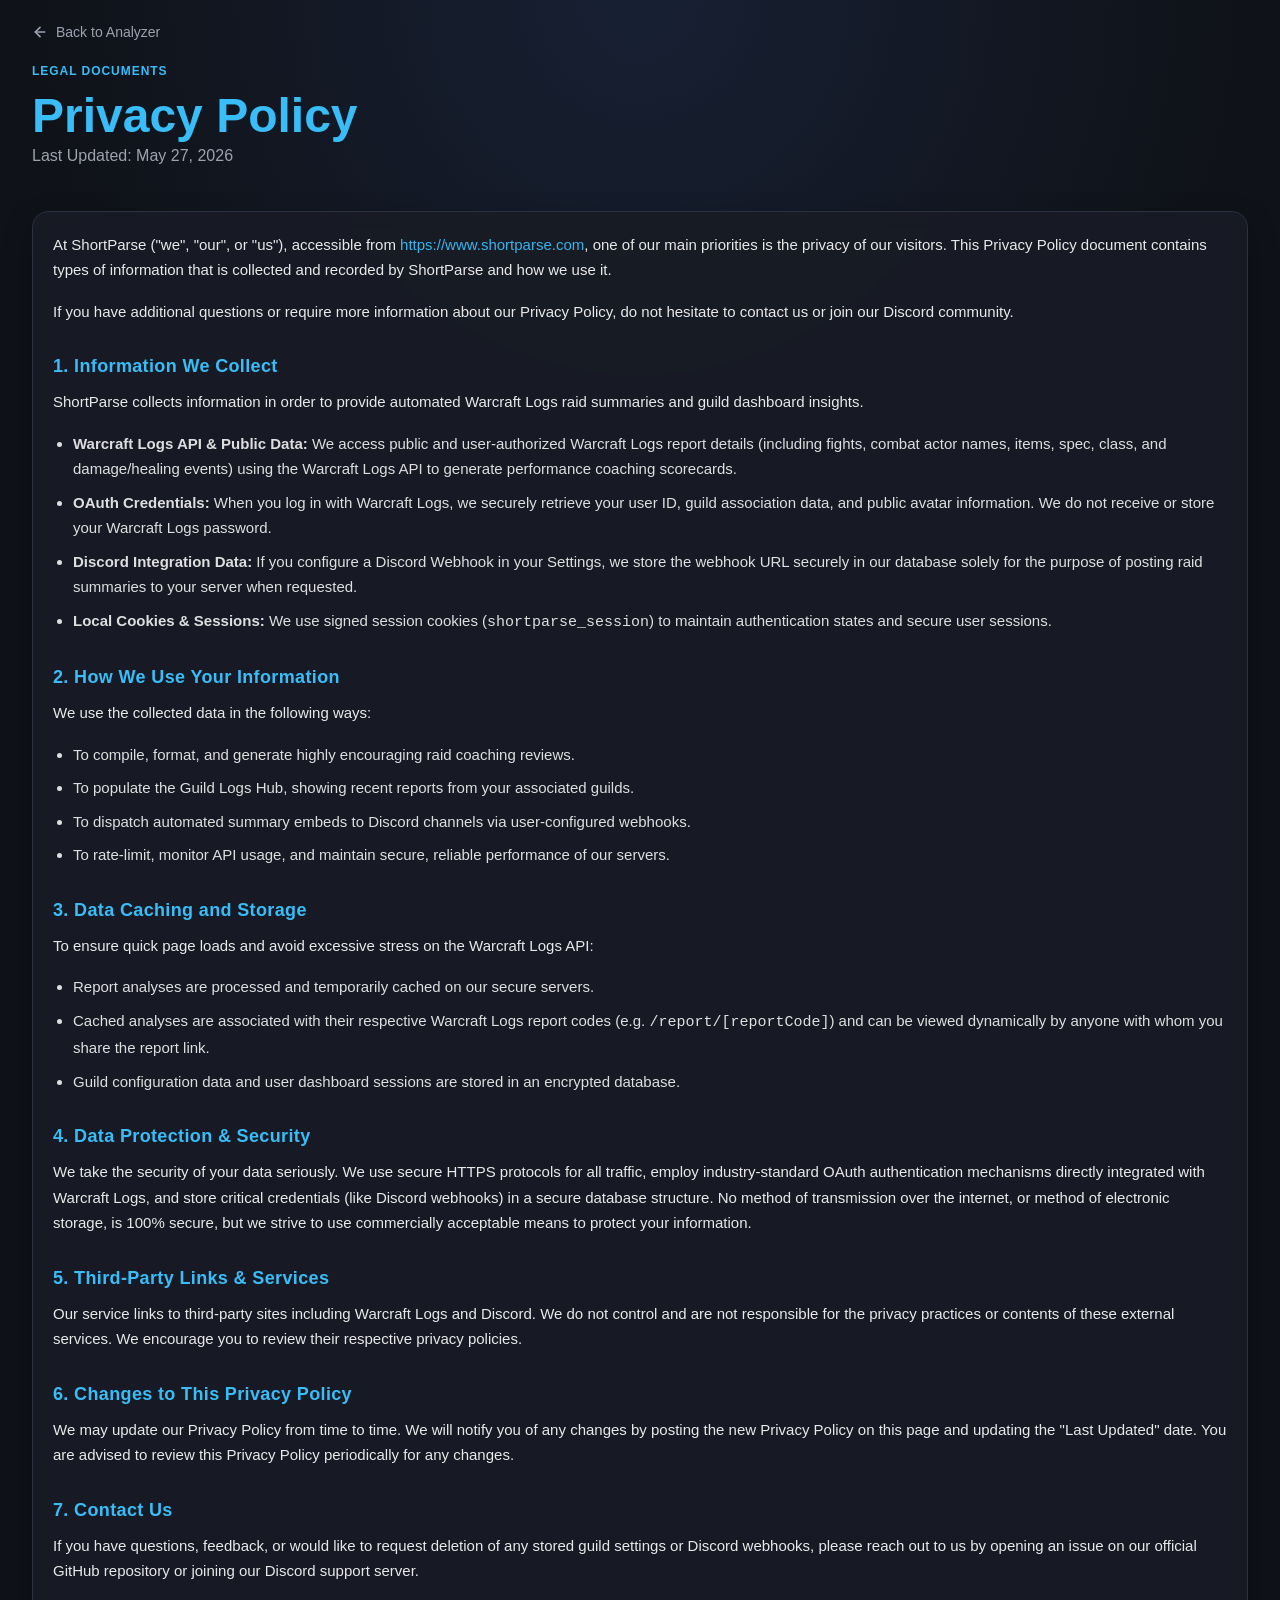
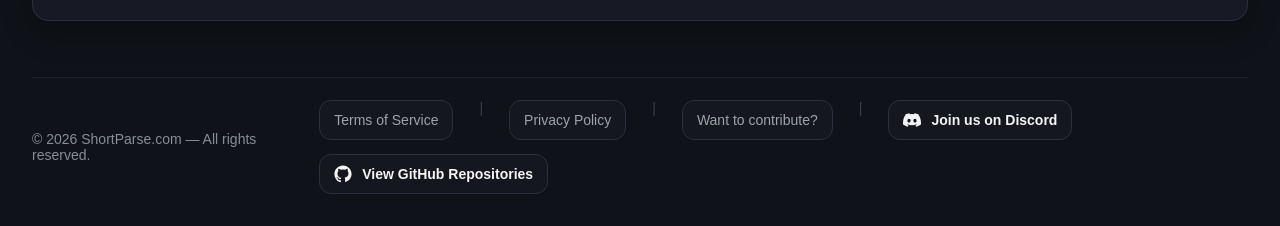
==== commit e1cbda9d: "Chore: Bump CSS and JS version queries to bypass browser caches" ====
--- a/privacy/index.html
+++ b/privacy/index.html
@@ -11,7 +11,7 @@
   <link rel="icon" type="image/png" sizes="16x16" href="/images/favicon-16x16.png">
   <link rel="manifest" href="/images/site.webmanifest">
   <link rel="shortcut icon" href="/images/favicon.ico">
-  <link rel="stylesheet" href="/css/styles.css?v=1.0.6" />
+  <link rel="stylesheet" href="/css/styles.css?v=1.0.7" />
   <style>
     .legal-content h3 {
       color: var(--blue);
--- a/css/styles.css
+++ b/css/styles.css
@@ -25,21 +25,23 @@
 	--radius: 16px;
 }
 
-/* DEBUG BADGE: Confirm CSS is pulled and loaded */
-body::before {
-	content: "DEBUG: CSS v1.0.6 Loaded Successfully!";
-	position: fixed;
-	bottom: 12px;
-	left: 12px;
-	background: #fb7185;
-	color: #fff;
-	padding: 6px 12px;
-	font-size: 11px;
-	font-weight: 700;
-	z-index: 999999;
-	border-radius: 6px;
-	box-shadow: 0 4px 16px rgba(251, 113, 133, 0.4);
-	pointer-events: none;
+/* Inline SVG Icon System */
+.inline-icon {
+	width: 1.1em;
+	height: 1.1em;
+	vertical-align: -0.15em;
+	display: inline-block;
+	stroke: currentColor;
+	fill: none;
+	stroke-width: 2.25;
+	stroke-linecap: round;
+	stroke-linejoin: round;
+	margin-right: 8px;
+	flex-shrink: 0;
+}
+
+.inline-icon-no-margin {
+	margin-right: 0;
 }
 
 /* Custom Scrollbars */
@@ -2238,8 +2240,7 @@
 }
 
 .quadrant-tl { fill: rgba(74, 222, 128, 0.4); } /* Elite Execution (Green) */
-.quadrant-tr { fill: rgba(250, 204, 黄, 0.4); } /* Glass Cannons (Yellow) - Wait, we will use plain color name yellow */
-.quadrant-tr { fill: rgba(250, 204, 21, 0.4); }
+.quadrant-tr { fill: rgba(250, 204, 21, 0.4); } /* Glass Cannons (Yellow) */
 .quadrant-bl { fill: rgba(156, 163, 175, 0.4); } /* Passive Survival (Gray) */
 .quadrant-br { fill: rgba(251, 113, 133, 0.4); } /* High Risk (Red) */
 
